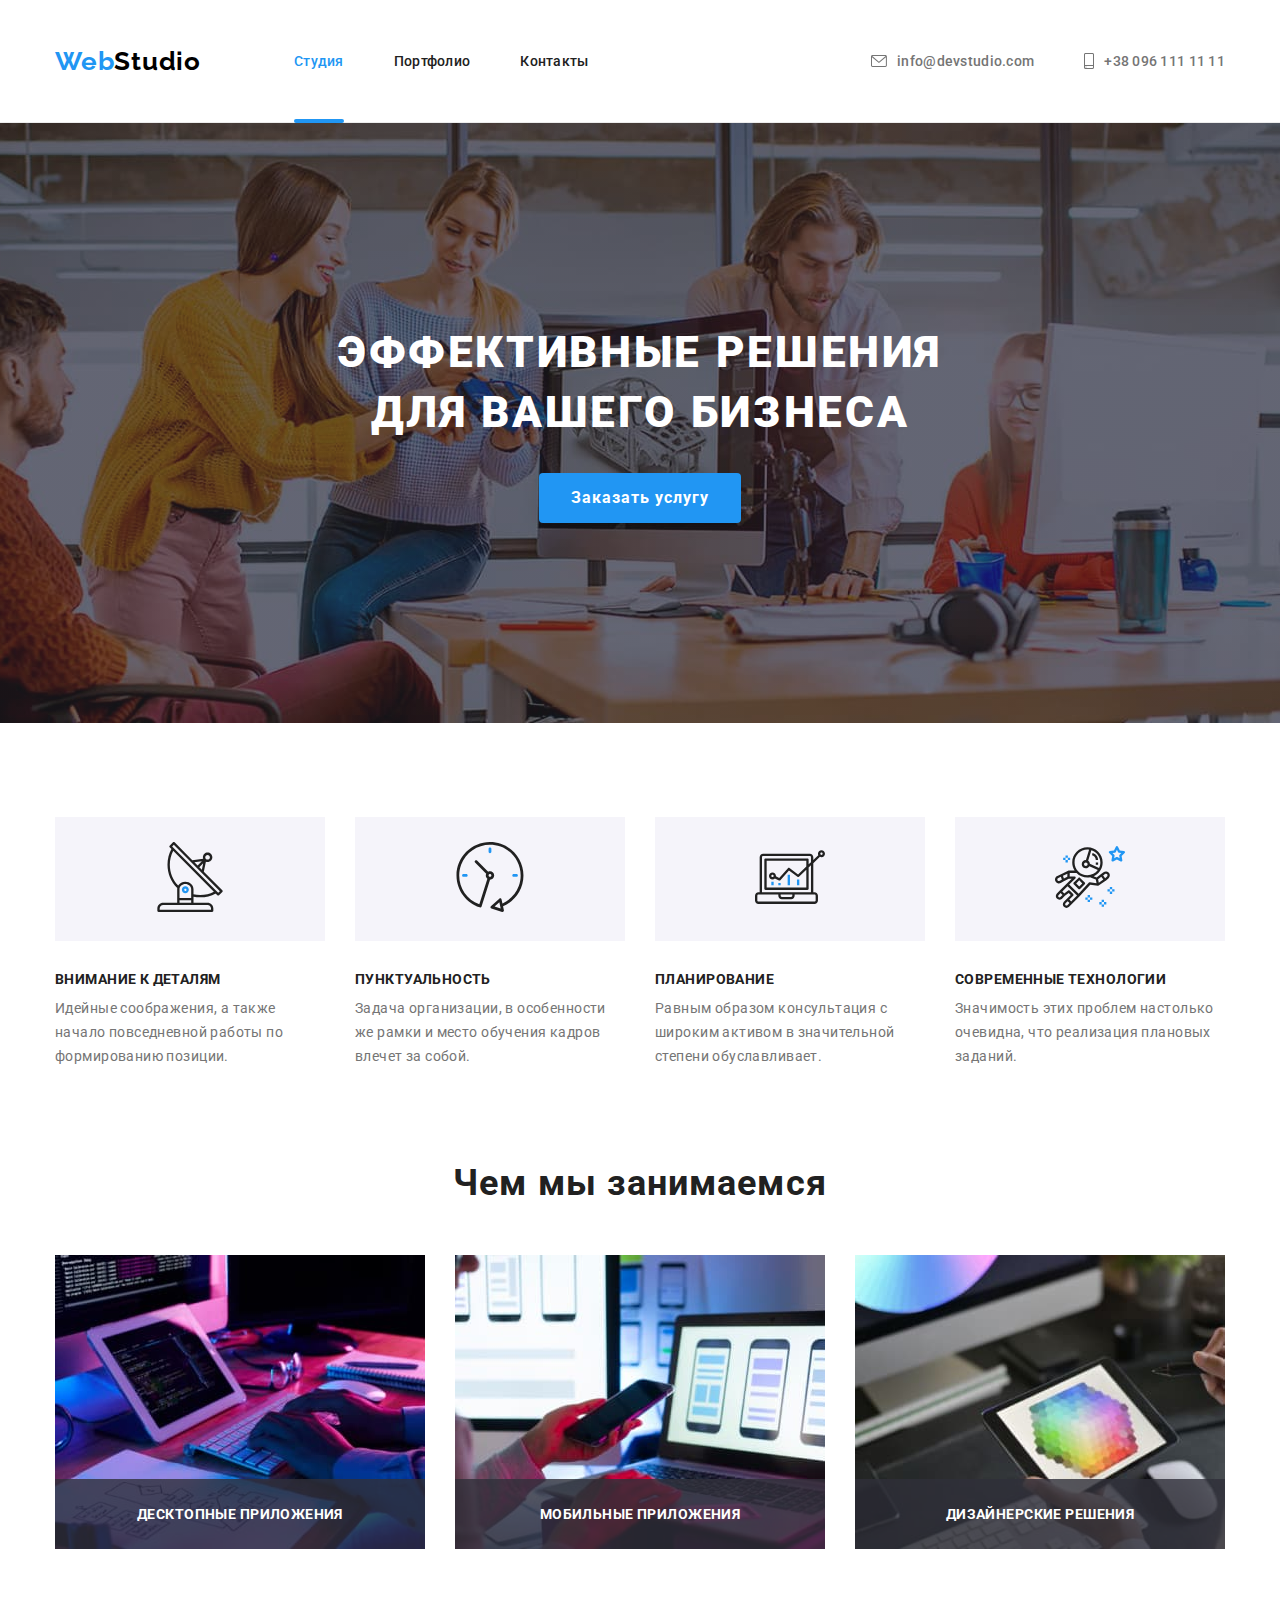
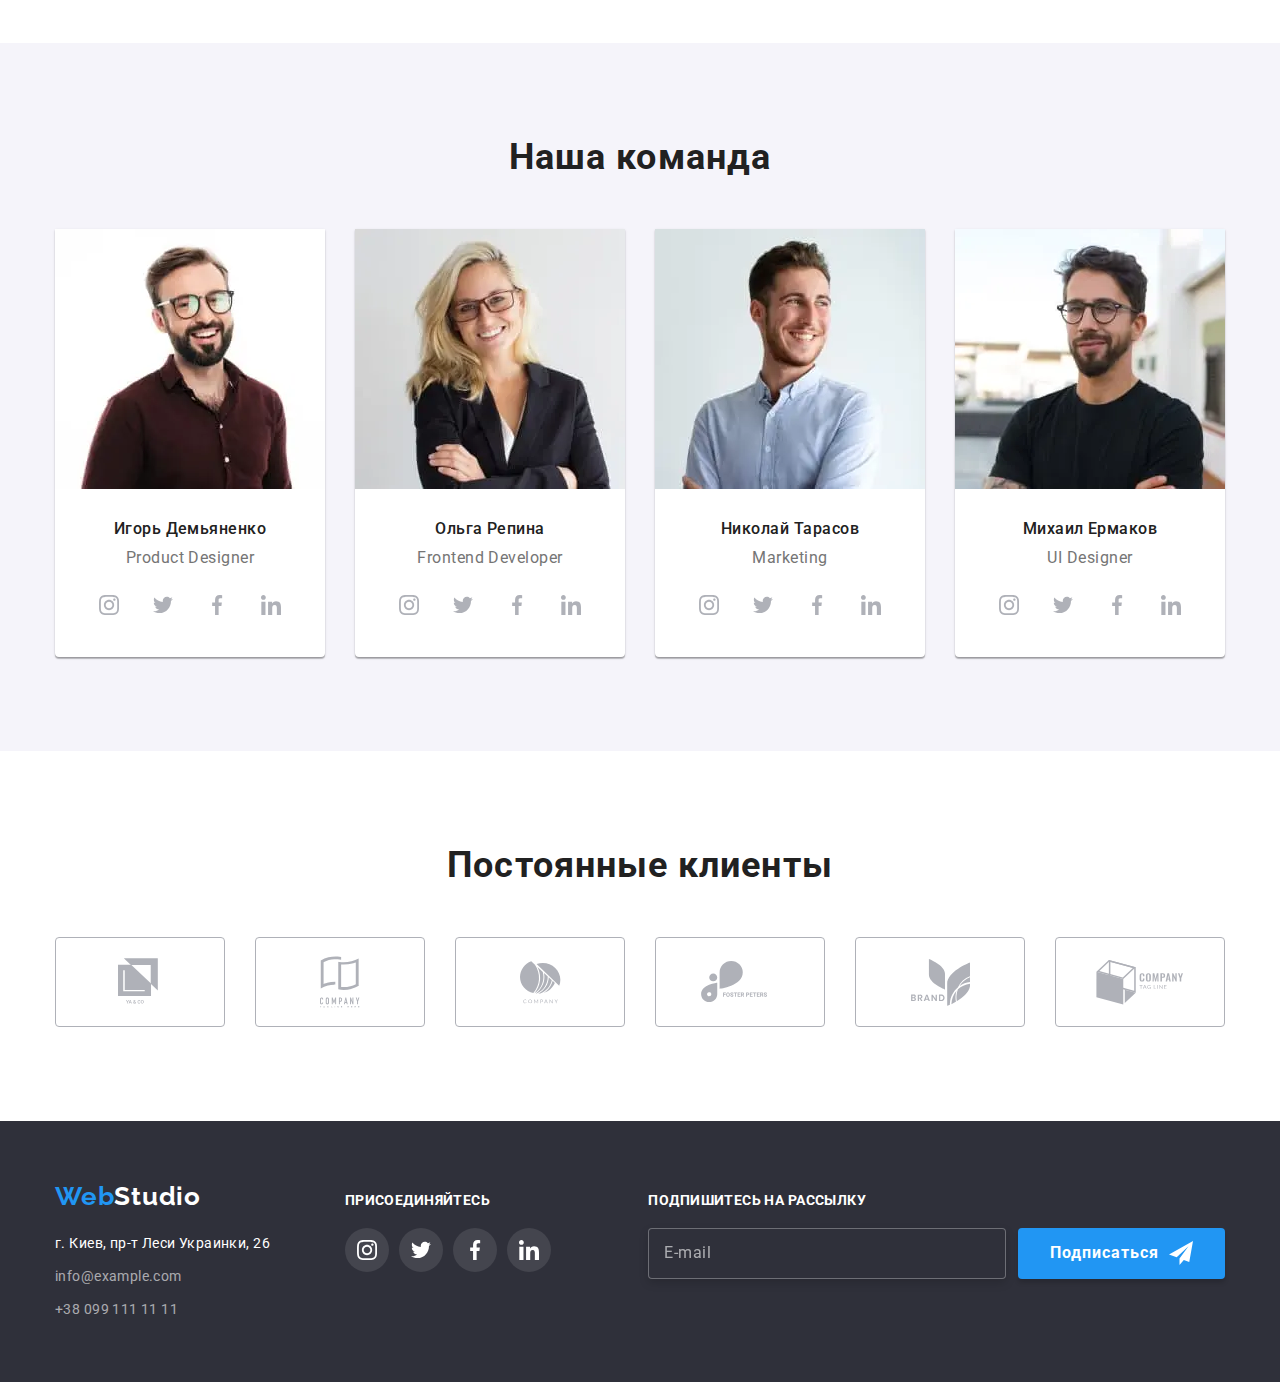
==== index.html @ 87c6fb83 "добавляет адаптивные секции и футер" ====
<!DOCTYPE html>
<html lang="ru">
  <head>
    <meta charset="UTF-8" />
    <meta name="viewport" content="width=device-width, initial-scale=1.0" />
    <title>WebStudio</title>
    <link rel="preconnect" href="https://fonts.gstatic.com" />
    <link
      rel="stylesheet"
      href="https://cdnjs.cloudflare.com/ajax/libs/modern-normalize/1.0.0/modern-normalize.min.css"
    />
    <link
      href="https://fonts.googleapis.com/css2?family=Raleway:wght@700&family=Roboto:wght@400;500;700;900&display=swap"
      rel="stylesheet"
    />
    <link rel="stylesheet" href="./css/main.min.css" />
  </head>
  <body>
    <header class="header">
      <div class="container header__wrapper">
        <a class="logo link" href="index.html" aria-label="логотип сайта"
          ><span class="logo__accent">Web</span>Studio
        </a>

        <div class="mobile-menu" data-menu id="mobile-menu">
          <nav class="header-nav">
            <ul class="header-nav-list list">
              <li class="header-nav-list__item">
                <a
                  class="header-nav-list__link header-nav-list__link--current link"
                  href="index.html"
                  >Студия</a
                >
              </li>
              <li class="header-nav-list__item">
                <a class="header-nav-list__link link" href="portfolio.html"
                  >Портфолио</a
                >
              </li>
              <li class="header-nav-list__item">
                <a class="header-nav-list__link link" href="#">Контакты</a>
              </li>
            </ul>
          </nav>
          <address class="header-address">
            <a
              class="header-address__link link"
              href="mailto:info@devstudio.com"
            >
              <svg class="header-address__icon" width="16" height="12">
                <use href="./images/sprite.svg#icon-envelope"></use>
              </svg>
              info@devstudio.com
            </a>
            <a class="header-address__link link" href="tel:+380961111111">
              <svg class="header-address__icon" width="10" height="16">
                <use href="./images/sprite.svg#icon-smartphone"></use>
              </svg>
              +38 096 111 11 11</a
            >
          </address>
        </div>

        <button
          type="button"
          class="mobile-btn"
          data-menu-button
          aria-expanded="false"
          aria-controls="mobile-menu"
        >
          <svg
            class="btn-icons"
            width="40"
            height="40"
            aria-label="переключатель мобильного меню"
          >
            <use
              class="mobile-btn__cross"
              href="./images/sprite.svg#icon-mobile-close"
            ></use>
            <use
              class="mobile-btn__burger"
              href="./images/sprite.svg#icon-mobile-burger"
            ></use>
          </svg>
        </button>
      </div>
    </header>

    <main>
      <section class="hero">
        <div class="container">
          <h1 class="hero__title">Эффективные решения для вашего бизнеса</h1>
          <button class="common-btn" type="button" data-modal-open>
            Заказать услугу
          </button>
        </div>
      </section>

      <section class="benefits">
        <div class="container">
          <h2 class="visually-hidden">Преимущества компании</h2>

          <ul class="benefits-list list">
            <li class="benefits-list__item">
              <div class="benefits-list__icon">
                <svg width="70" height="70">
                  <use href="./images/sprite.svg#icon-antenna"></use>
                </svg>
              </div>
              <h3 class="benefits-list__title">Внимание к деталям</h3>
              <p class="benefits-list__text">
                Идейные соображения, а также начало повседневной работы по
                формированию позиции.
              </p>
            </li>
            <li class="benefits-list__item">
              <div class="benefits-list__icon">
                <svg width="70" height="70">
                  <use href="./images/sprite.svg#icon-clock"></use>
                </svg>
              </div>
              <h3 class="benefits-list__title">Пунктуальность</h3>
              <p class="benefits-list__text">
                Задача организации, в особенности же рамки и место обучения
                кадров влечет за собой.
              </p>
            </li>
            <li class="benefits-list__item">
              <div class="benefits-list__icon">
                <svg width="70" height="70">
                  <use href="./images/sprite.svg#icon-diagram"></use>
                </svg>
              </div>
              <h3 class="benefits-list__title">Планирование</h3>
              <p class="benefits-list__text">
                Равным образом консультация с широким активом в значительной
                степени обуславливает.
              </p>
            </li>
            <li class="benefits-list__item">
              <div class="benefits-list__icon">
                <svg width="70" height="70">
                  <use href="./images/sprite.svg#icon-astronaut"></use>
                </svg>
              </div>
              <h3 class="benefits-list__title">Современные технологии</h3>
              <p class="benefits-list__text">
                Значимость этих проблем настолько очевидна, что реализация
                плановых заданий.
              </p>
            </li>
          </ul>
        </div>
      </section>
      <section class="services">
        <div class="container">
          <h2 class="section-title">Чем мы занимаемся</h2>
          <ul class="services-list list">
            <li>
              <div class="services-list__thumb">
                <img
                  src="./images/about/about-img-1.jpg"
                  alt="рабочий процесс"
                  width="370"
                  height="294"
                />
                <h3 class="services-list__title">Десктопные приложения</h3>
              </div>
            </li>

            <li>
              <div class="services-list__thumb">
                <img
                  src="./images/about/about-img-2.jpg"
                  alt="рабочий процесс"
                  width="370"
                  height="294"
                />
                <h3 class="services-list__title">Мобильные приложения</h3>
              </div>
            </li>
            <li>
              <div class="services-list__thumb">
                <img
                  src="./images/about/about-img-3.jpg"
                  alt="рабочий процесс"
                  width="370"
                  height="294"
                />
                <h3 class="services-list__title">Дизайнерские решения</h3>
              </div>
            </li>
          </ul>
        </div>
      </section>
      <section class="team">
        <div class="container">
          <h2 class="section-title">Наша команда</h2>
          <ul class="team-list list">
            <li class="team-list__item">
              <picture>
                <source
                  srcset="
                    ./images/team/person1-desktop.webp    1x,
                    ./images/team/person1-desktop@2x.webp 2x
                  "
                  media="(min-width:1200px) "
                  type=" image/webp"
                />
                <source
                  srcset="
                    ./images/team/person1-desktop.jpg    1x,
                    ./images/team/person1-desktop@2x.jpg 2x
                  "
                  media="(min-width:1200px)"
                />
                <source
                  srcset="
                    ./images/team/person1-tablet.webp    1x,
                    ./images/team/person1-tablet@2x.webp 2x
                  "
                  media="(min-width:768px) "
                  type=" image/webp"
                />
                <source
                  srcset="
                    ./images/team/person1-tablet.jpg    1x,
                    ./images/team/person1-tablet@2x.jpg 2x
                  "
                  media="(min-width:768px)"
                />
                <source
                  srcset="
                    ./images/team/person1-mobile.webp    1x,
                    ./images/team/person1-mobile@2x.webp 2x
                  "
                  media="(min-width:320px) "
                  type=" image/webp"
                />
                <source
                  srcset="
                    ./images/team/person1-mobile.jpg    1x,
                    ./images/team/person1-mobile@2x.jpg 2x
                  "
                  media="(min-width:320px)"
                />

                <img
                  class="team-list__img"
                  src="./images/team/person1-mobile.jpg"
                  alt="сотрудник компании"
                />
              </picture>
              <h3 class="team-list__title">Игорь Демьяненко</h3>
              <p class="team-list__text" lang="en">Product Designer</p>
              <ul class="list social-list">
                <li class="social-list__item">
                  <a class="social-list__link" href="" aria-label="instagram">
                    <span class="visually-hidden">instagram</span>
                    <svg class="social-list__icon-team" width="20" height="20">
                      <use href="./images/sprite.svg#icon-instagram"></use>
                    </svg>
                  </a>
                </li>
                <li class="social-list__item">
                  <a class="social-list__link" href="" aria-label="twitter">
                    <span class="visually-hidden">twitter</span>
                    <svg class="social-list__icon-team" width="20" height="20">
                      <use href="./images/sprite.svg#icon-twitter"></use>
                    </svg>
                  </a>
                </li>
                <li class="social-list__item">
                  <a class="social-list__link" href="" aria-label="facebook">
                    <span class="visually-hidden">facebook</span>
                    <svg class="social-list__icon-team" width="20" height="20">
                      <use href="./images/sprite.svg#icon-facebook"></use>
                    </svg>
                  </a>
                </li>
                <li class="social-list__item">
                  <a class="social-list__link" href="" aria-label="linkedin">
                    <span class="visually-hidden">linkedin</span>
                    <svg class="social-list__icon-team" width="20" height="20">
                      <use href="./images/sprite.svg#icon-linkedin"></use>
                    </svg>
                  </a>
                </li>
              </ul>
            </li>
            <li class="team-list__item">
              <picture>
                <source
                  srcset="
                    ./images/team/person2-desktop.webp    1x,
                    ./images/team/person2-desktop@2x.webp 2x
                  "
                  media="(min-width:1200px) "
                  type=" image/webp"
                />
                <source
                  srcset="
                    ./images/team/person2-desktop.jpg    1x,
                    ./images/team/person2-desktop@2x.jpg 2x
                  "
                  media="(min-width:1200px)"
                />
                <source
                  srcset="
                    ./images/team/person2-tablet.webp    1x,
                    ./images/team/person2-tablet@2x.webp 2x
                  "
                  media="(min-width:768px) "
                  type=" image/webp"
                />
                <source
                  srcset="
                    ./images/team/person2-tablet.jpg    1x,
                    ./images/team/person2-tablet@2x.jpg 2x
                  "
                  media="(min-width:768px)"
                />
                <source
                  srcset="
                    ./images/team/person2-mobile.webp    1x,
                    ./images/team/person2-mobile@2x.webp 2x
                  "
                  media="(min-width:320px) "
                  type=" image/webp"
                />
                <source
                  srcset="
                    ./images/team/person2-mobile.jpg    1x,
                    ./images/team/person2-mobile@2x.jpg 2x
                  "
                  media="(min-width:320px)"
                />

                <img
                  class="team-list__img"
                  src="./images/team/person2-mobile.jpg"
                  alt="сотрудник компании"
                />
              </picture>
              <h3 class="team-list__title">Ольга Репина</h3>
              <p class="team-list__text" lang="en">Frontend Developer</p>
              <ul class="list social-list">
                <li class="social-list__item">
                  <a class="social-list__link" href="" aria-label="instagram">
                    <span class="visually-hidden">instagram</span>
                    <svg class="social-list__icon-team" width="20" height="20">
                      <use href="./images/sprite.svg#icon-instagram"></use>
                    </svg>
                  </a>
                </li>
                <li class="social-list__item">
                  <a class="social-list__link" href="" aria-label="twitter">
                    <span class="visually-hidden">twitter</span>
                    <svg class="social-list__icon-team" width="20" height="20">
                      <use href="./images/sprite.svg#icon-twitter"></use>
                    </svg>
                  </a>
                </li>
                <li class="social-list__item">
                  <a class="social-list__link" href="" aria-label="facebook">
                    <span class="visually-hidden">facebook</span>
                    <svg class="social-list__icon-team" width="20" height="20">
                      <use href="./images/sprite.svg#icon-facebook"></use>
                    </svg>
                  </a>
                </li>
                <li class="social-list__item">
                  <a class="social-list__link" href="" aria-label="linkedin">
                    <span class="visually-hidden">linkedin</span>
                    <svg class="social-list__icon-team" width="20" height="20">
                      <use href="./images/sprite.svg#icon-linkedin"></use>
                    </svg>
                  </a>
                </li>
              </ul>
            </li>
            <li class="team-list__item">
              <picture>
                <source
                  srcset="
                    ./images/team/person3-desktop.webp    1x,
                    ./images/team/person3-desktop@2x.webp 2x
                  "
                  media="(min-width:1200px) "
                  type=" image/webp"
                />
                <source
                  srcset="
                    ./images/team/person3-desktop.jpg    1x,
                    ./images/team/person3-desktop@2x.jpg 2x
                  "
                  media="(min-width:1200px)"
                />
                <source
                  srcset="
                    ./images/team/person3-tablet.webp    1x,
                    ./images/team/person3-tablet@2x.webp 2x
                  "
                  media="(min-width:768px) "
                  type=" image/webp"
                />
                <source
                  srcset="
                    ./images/team/person3-tablet.jpg    1x,
                    ./images/team/person3-tablet@2x.jpg 2x
                  "
                  media="(min-width:768px)"
                />
                <source
                  srcset="
                    ./images/team/person3-mobile.webp    1x,
                    ./images/team/person3-mobile@2x.webp 2x
                  "
                  media="(min-width:320px) "
                  type=" image/webp"
                />
                <source
                  srcset="
                    ./images/team/person3-mobile.jpg    1x,
                    ./images/team/person3-mobile@2x.jpg 2x
                  "
                  media="(min-width:320px)"
                />

                <img
                  class="team-list__img"
                  src="./images/team/person3-mobile.jpg"
                  alt="сотрудник компании"
                />
              </picture>
              <h3 class="team-list__title">Николай Тарасов</h3>
              <p class="team-list__text" lang="en">Marketing</p>
              <ul class="list social-list">
                <li class="social-list__item">
                  <a class="social-list__link" href="" aria-label="instagram">
                    <span class="visually-hidden">instagram</span>
                    <svg class="social-list__icon-team" width="20" height="20">
                      <use href="./images/sprite.svg#icon-instagram"></use>
                    </svg>
                  </a>
                </li>
                <li class="social-list__item">
                  <a class="social-list__link" href="" aria-label="twitter">
                    <span class="visually-hidden">twitter</span>
                    <svg class="social-list__icon-team" width="20" height="20">
                      <use href="./images/sprite.svg#icon-twitter"></use>
                    </svg>
                  </a>
                </li>
                <li class="social-list__item">
                  <a class="social-list__link" href="" aria-label="facebook">
                    <span class="visually-hidden">facebook</span>
                    <svg class="social-list__icon-team" width="20" height="20">
                      <use href="./images/sprite.svg#icon-facebook"></use>
                    </svg>
                  </a>
                </li>
                <li class="social-list__item">
                  <a class="social-list__link" href="" aria-label="linkedin">
                    <span class="visually-hidden">linkedin</span>
                    <svg class="social-list__icon-team" width="20" height="20">
                      <use href="./images/sprite.svg#icon-linkedin"></use>
                    </svg>
                  </a>
                </li>
              </ul>
            </li>
            <li class="team-list__item">
              <picture>
                <source
                  srcset="
                    ./images/team/person4-desktop.webp    1x,
                    ./images/team/person4-desktop@2x.webp 2x
                  "
                  media="(min-width:1200px) "
                  type=" image/webp"
                />
                <source
                  srcset="
                    ./images/team/person4-desktop.jpg    1x,
                    ./images/team/person4-desktop@2x.jpg 2x
                  "
                  media="(min-width:1200px)"
                />
                <source
                  srcset="
                    ./images/team/person4-tablet.webp    1x,
                    ./images/team/person4-tablet@2x.webp 2x
                  "
                  media="(min-width:768px) "
                  type=" image/webp"
                />
                <source
                  srcset="
                    ./images/team/person4-tablet.jpg    1x,
                    ./images/team/person4-tablet@2x.jpg 2x
                  "
                  media="(min-width:768px)"
                />
                <source
                  srcset="
                    ./images/team/person4-mobile.webp    1x,
                    ./images/team/person4-mobile@2x.webp 2x
                  "
                  media="(min-width:320px) "
                  type=" image/webp"
                />
                <source
                  srcset="
                    ./images/team/person4-mobile.jpg    1x,
                    ./images/team/person4-mobile@2x.jpg 2x
                  "
                  media="(min-width:320px)"
                />

                <img
                  class="team-list__img"
                  src="./images/team/person4-mobile.jpg"
                  alt="сотрудник компании"
                />
              </picture>
              <h3 class="team-list__title">Михаил Ермаков</h3>
              <p class="team-list__text" lang="en">UI Designer</p>
              <ul class="list social-list">
                <li class="social-list__item">
                  <a class="social-list__link" href="" aria-label="instagram">
                    <span class="visually-hidden">instagram</span>
                    <svg class="social-list__icon-team" width="20" height="20">
                      <use href="./images/sprite.svg#icon-instagram"></use>
                    </svg>
                  </a>
                </li>
                <li class="social-list__item">
                  <a class="social-list__link" href="" aria-label="twitter">
                    <span class="visually-hidden">twitter</span>
                    <svg class="social-list__icon-team" width="20" height="20">
                      <use href="./images/sprite.svg#icon-twitter"></use>
                    </svg>
                  </a>
                </li>
                <li class="social-list__item">
                  <a class="social-list__link" href="" aria-label="facebook">
                    <span class="visually-hidden">facebook</span>
                    <svg class="social-list__icon-team" width="20" height="20">
                      <use href="./images/sprite.svg#icon-facebook"></use>
                    </svg>
                  </a>
                </li>
                <li class="social-list__item">
                  <a class="social-list__link" href="" aria-label="linkedin">
                    <span class="visually-hidden">linkedin</span>
                    <svg class="social-list__icon-team" width="20" height="20">
                      <use href="./images/sprite.svg#icon-linkedin"></use>
                    </svg>
                  </a>
                </li>
              </ul>
            </li>
          </ul>
        </div>
      </section>
      <section class="clients">
        <div class="container">
          <h2 class="section-title">Постоянные клиенты</h2>
          <ul class="clients-list list">
            <li class="clients-list__item">
              <a
                href=""
                class="clients-list__link"
                aria-label="первая компания"
              >
                <span class="visually-hidden">первая компания</span>
                <svg class="clients-list__icon" width="44" height="49">
                  <use href="./images/sprite.svg#icon-logo1"></use>
                </svg>
              </a>
            </li>
            <li class="clients-list__item">
              <a
                href=""
                class="clients-list__link"
                aria-label="вторая компания"
              >
                <span class="visually-hidden"> вторая компания</span>
                <svg class="clients-list__icon" width="40" height="52">
                  <use href="./images/sprite.svg#icon-logo2"></use>
                </svg>
              </a>
            </li>
            <li class="clients-list__item">
              <a
                href=""
                class="clients-list__link"
                aria-label="третья компания"
              >
                <span class="visually-hidden">третья компания</span>
                <svg class="clients-list__icon" width="41" height="43">
                  <use href="./images/sprite.svg#icon-logo3"></use>
                </svg>
              </a>
            </li>
            <li class="clients-list__item">
              <a
                href=""
                class="clients-list__link"
                aria-label="четвартая компания"
              >
                <span class="visually-hidden">четвертая компания</span>
                <svg class="clients-list__icon" width="79" height="42">
                  <use href="./images/sprite.svg#icon-logo4"></use>
                </svg>
              </a>
            </li>
            <li class="clients-list__item">
              <a href="" class="clients-list__link" aria-label="пятая компания">
                <span class="visually-hidden">пятая компания</span>
                <svg class="clients-list__icon" width="59" height="47">
                  <use href="./images/sprite.svg#icon-logo5"></use>
                </svg>
              </a>
            </li>
            <li class="clients-list__item">
              <a
                href=""
                class="clients-list__link"
                aria-label="шестая компания"
              >
                <span class="visually-hidden">шестая компания</span>
                <svg class="clients-list__icon" width="88" height="45">
                  <use href="./images/sprite.svg#icon-logo6"></use>
                </svg>
              </a>
            </li>
          </ul>
        </div>
      </section>
    </main>
    <footer class="footer">
      <div class="container footer__wrapper">
        <div class="footer__address-wrapper">
          <a class="logo link" href="index.html" aria-label="логотип сайта"
            ><span class="logo__accent">Web</span>Studio</a
          >

          <address class="contact-list">
            <p class="contact-list__text">г. Киев, пр-т Леси Украинки, 26</p>
            <a class="contact-list__link link" href="mailto:info@example.com"
              >info@example.com</a
            >
            <a class="contact-list__link link" href="tel:+380991111111"
              >+38 099 111 11 11</a
            >
          </address>
        </div>
        <div class="footer__social-wrapper">
          <b class="footer__call-to-action">присоединяйтесь</b>
          <ul class="social-list list">
            <li class="social-list__item">
              <a
                class="social-list__link social-list__link--dark-bg"
                href=""
                aria-label="instagram"
              >
                <span class="visually-hidden">instagram</span>
                <svg class="social-list__icon-footer" width="20" height="20">
                  <use href="./images/sprite.svg#icon-instagram"></use>
                </svg>
              </a>
            </li>
            <li class="social-list__item">
              <a
                class="social-list__link social-list__link--dark-bg"
                href=""
                aria-label="twitter"
              >
                <span class="visually-hidden">twitter</span>
                <svg class="social-list__icon-footer" width="20" height="20">
                  <use href="./images/sprite.svg#icon-twitter"></use>
                </svg>
              </a>
            </li>
            <li class="social-list__item">
              <a
                class="social-list__link social-list__link--dark-bg"
                href=""
                aria-label="facebook"
              >
                <span class="visually-hidden">facebook</span>
                <svg class="social-list__icon-footer" width="20" height="20">
                  <use href="./images/sprite.svg#icon-facebook"></use>
                </svg>
              </a>
            </li>
            <li class="social-list__item">
              <a
                class="social-list__link social-list__link--dark-bg"
                href=""
                aria-label="linkedin"
              >
                <span class="visually-hidden">linkedin</span>
                <svg class="social-list__icon-footer" width="20" height="20">
                  <use href="./images/sprite.svg#icon-linkedin"></use>
                </svg>
              </a>
            </li>
          </ul>
        </div>
        <div class="footer__subscription-wrapper">
          <label for="mail">
            <b class="footer__call-to-action">Подпишитесь на рассылку</b>
          </label>
          <form class="subscription-form">
            <input
              id="mail"
              class="subscription-form__field"
              type="email"
              name="mail"
              placeholder="E-mail"
            />
            <button type="submit" class="common-btn">
              <span class="subscription-form__text-wrapper">Подписаться</span>
              <svg width="24" height="24" class="subscription-form__icon">
                <use href="./images/sprite.svg#icon-send"></use>
              </svg>
            </button>
          </form>
        </div>
      </div>
    </footer>
    <div class="backdrop is-hidden" data-modal>
      <div class="modal">
        <button
          type="button"
          class="modal-btn-close"
          data-modal-close
          aria-label="закрыть окно"
        >
          <span class="visually-hidden">закрыть окно</span>
          <svg width="11" height="11" class="modal-btn-close__icon">
            <use href="./images/sprite.svg#icon-btn-close"></use>
          </svg>
        </button>
        <b class="modal__call-to-action"
          >Оставьте свои данные, мы вам перезвоним</b
        >
        <form class="js-speaker-form modal__form">
          <label for="name" class="modal__label">Имя </label>
          <div class="modal__form-field-wrapper">
            <input
              type="text"
              name="user-name"
              id="name"
              class="modal__form-field"
            />
            <svg width="18" height="18" class="modal__icon">
              <use href="./images/sprite.svg#icon-person-modal"></use>
            </svg>
          </div>

          <label for="tel" class="modal__label">Телефон </label>
          <div class="modal__form-field-wrapper">
            <input type="tel" name="tel" id="tel" class="modal__form-field" />
            <svg width="18" height="18" class="modal__icon">
              <use href="./images/sprite.svg#icon-phone-modal"></use>
            </svg>
          </div>

          <label for="email" class="modal__label">Почта </label>

          <div class="modal__form-field-wrapper">
            <input
              type="email"
              name="mail"
              id="email"
              class="modal__form-field"
            />
            <svg width="18" height="18" class="modal__icon">
              <use href="./images/sprite.svg#icon-email-modal"></use>
            </svg>
          </div>

          <label for="comment" class="modal__label">Комментарий</label>
          <textarea
            class="modal__form-field modal__form-field--textarea"
            name="comment"
            id="comment"
            placeholder="Введите текст"
          ></textarea>

          <input
            value="agree"
            type="checkbox"
            name="policy"
            id="policy"
            class="modal__checkbox visually-hidden"
          />

          <label for="policy" class="modal__policy-label">
            Соглашаюсь с рассылкой и принимаю &nbsp;

            <a href="#" class="modal__policy-link"> Условия договора</a></label
          >

          <span class="modal__btn-wrapper">
            <button type="submit" class="common-btn">Отправить</button>
          </span>
        </form>
      </div>
    </div>
    <script src="./js/modal.js"></script>
    <script>
      (() => {
        document
          .querySelector('.js-speaker-form')
          .addEventListener('submit', e => {
            e.preventDefault();

            new FormData(e.currentTarget).forEach((value, name) =>
              console.log(`${name}: ${value}`),
            );

            e.currentTarget.reset();
          });
      })();
    </script>
    <script src="./js/menu.js"></script>
  </body>
</html>
---- css/main.min.css ----
:root{--primary-text-color: #757575;--primary-title-color: #212121;--white-text-color: #ffffff;--accent-color: #2196f3;--black-logo-color: #000000;--white-logo-color: #ffffff;--primary-bg-color: #2f303a;--white-bg-color: #ffffff;--accent-bg-color: #f5f4fa;--accent-bg-button: #f5f4fa;--footer-text-accent: rgba(255, 255, 255, 0.6);--primary-icon-fill: #afb1b8;--timing-function: cubic-bezier(0.4, 0, 0.2, 1);--timing-duration: 250ms}.visually-hidden{position:absolute;width:1px;height:1px;margin:-1px;border:0;padding:0;white-space:nowrap;clip-path:inset(100%);clip:rect(0 0 0 0);overflow:hidden}body{font-family:Roboto, sans-serif;font-style:normal;background-color:var(--white-bg-color);color:var(--primary-text-color)}img{display:block;max-width:100%;height:auto}h1,h2,h3,h4,h5,h6{margin:0}ul,ol{margin:0;padding:0}p{margin:0}.list{list-style-type:none}.link{text-decoration:none;font-style:normal}.container{padding:0 15px;margin:0 auto;width:100%}@media screen and (min-width: 480px){.container{max-width:480px}}@media screen and (min-width: 768px){.container{max-width:768px}}@media screen and (min-width: 1200px){.container{max-width:1200px}}.logo{font-family:Raleway, sans-serif;font-weight:700;font-size:24px;line-height:1.166;letter-spacing:0.03em;color:var(--black-logo-color)}@media screen and (min-width: 768px){.logo{margin-right:88px}}@media screen and (min-width: 1200px){.logo{padding-top:24px;padding-bottom:24px;margin-right:93px;font-size:26px;line-height:1.192}}.logo__accent{color:var(--accent-color)}.footer .logo{display:inline-block;padding:0;margin:0 0 20px 0;color:var(--white-logo-color)}.section-title{margin-bottom:30px;font-weight:700;font-size:28px;line-height:1.178;text-align:center;letter-spacing:0.03em;color:var(--primary-title-color)}@media screen and (min-width: 1200px){.section-title{margin-bottom:50px;font-size:36px;line-height:1.166}}.common-btn{min-width:200px;padding:10px 32px 10px 32px;border-radius:4px;border:none;box-shadow:0px 4px 4px rgba(0,0,0,0.15);font-family:Roboto, sans-serif;font-weight:700;font-size:16px;line-height:1.875;letter-spacing:0.06em;color:var(--white-text-color);background-color:var(--accent-color);cursor:pointer}.footer .common-btn{display:flex;align-items:center;margin:0 auto}.social-list{display:flex;align-items:center;justify-content:center}@media screen and (max-width: 480px){.social-list{margin-bottom:60px}}.social-list__item:not(:last-child){margin-right:10px}.social-list__link{display:flex;align-items:center;justify-content:center;height:44px;width:44px;border-radius:50%;transition:background-color var(--timing-duration) var(--timing-function)}.social-list__link:hover,.social-list__link:focus{background-color:var(--accent-color)}.social-list__link--dark-bg{background-color:rgba(255,255,255,0.1);transition:background-color var(--timing-duration) var(--timing-function)}.social-list__link--dark-bg:hover,.social-list__link--dark-bg:focus{background-color:var(--accent-color)}.is-hidden{opacity:0;pointer-events:none;visibility:hidden}.backdrop{position:fixed;top:0;left:0;z-index:100;width:100%;height:100%;background-color:rgba(0,0,0,0.6);transition:opacity var(--timing-duration) var(--timing-function),visibility var(--timing-duration) var(--timing-function)}.backdrop.is-hidden{transition:opacity var(--timing-duration) var(--timing-function) 500ms;visibility:var(--timing-duration) var(--timing-function) 500ms}.modal{position:absolute;top:50%;left:50%;transform:translate(-50%, -50%) scale(1);transition:transform var(--timing-duration) var(--timing-function) 500ms;min-height:581px;min-width:528px;border-radius:4px;padding:40px;background-color:#fff;box-shadow:0px 1px 3px rgba(0,0,0,0.12),0px 1px 1px rgba(0,0,0,0.14),0px 2px 1px rgba(0,0,0,0.2)}.backdrop.is-hidden .modal{transform:translate(-50%, -50%) scale(0);transition:transform var(--timing-duration) var(--timing-function) 0ms}.modal-btn-close{position:absolute;right:8px;top:8px;width:30px;height:30px;border:1px solid rgba(0,0,0,0.1);border-radius:50%;padding:6px;background-color:var(--white-bg-color);cursor:pointer}.modal-btn-close__icon{transition:fill var(--timing-duration) var(--timing-function)}.modal-btn-close:hover .modal-btn-close__icon,.modal-btn-close:focus .modal-btn-close__icon{fill:var(--accent-color)}.modal__call-to-action{display:inline-block;margin-bottom:12px;font-weight:700;font-size:20px;line-height:1.15;letter-spacing:0.03em;color:var(--primary-title-color)}.modal__form{display:flex;flex-direction:column}.modal__label{margin-bottom:4px;font-weight:400;font-size:12px;line-height:1.16;letter-spacing:0.01em;cursor:pointer}.modal__form-field-wrapper{position:relative}.modal__icon{position:absolute;top:0;left:12px;transform:translateY(50%);transition:fill var(--timing-duration) var(--timing-function)}.modal__form-field:focus+.modal__icon,.modal__form-field:hover+.modal__icon{fill:var(--accent-color)}.modal__form-field{margin-bottom:10px;width:100%;border:1px solid rgba(33,33,33,0.2);padding:10px 0px 10px 42px;border-radius:4px;color:var(--primary-text-color);transition:border-color var(--timing-duration) var(--timing-function);cursor:pointer}.modal__form-field:focus{outline:none;border-color:var(--accent-color)}.modal__form-field--textarea{margin-bottom:20px;height:120px;padding:12px 16px 12px 16px;resize:none;cursor:pointer}.modal__form-field--textarea::placeholder{font-size:12px;line-height:1.16;letter-spacing:0.01em;color:rgba(117,117,117,0.5)}.modal__policy-label{display:flex;align-items:center;justify-content:center;margin-bottom:30px;text-align:center;font-weight:400;font-size:14px;line-height:1.714;letter-spacing:0.01em;cursor:pointer}.modal__policy-label::before{content:'';width:16px;height:15px;border:2px solid var(--primary-title-color);border-radius:4px;margin-right:9px;display:inline-block;transition:background-color var(--timing-duration) var(--timing-function),border-color var(--timing-duration) var(--timing-function)}.modal__checkbox:checked+.modal__policy-label::before{background-image:url(../images/icon_check.svg);background-color:var(--accent-color);background-size:contain;border-color:var(--accent-color);background-origin:border-box}.modal__policy-link{font-weight:400;font-size:14px;line-height:1.714;letter-spacing:0.03em;color:var(--accent-color)}.modal__btn-wrapper{text-align:center}.header{border-bottom:1px solid #ececec}@media screen and (max-width: 767px){.header{position:relative;padding:15px 0}}@media screen and (min-width: 768px){.header{padding:21px 0}}.header__wrapper{display:flex;align-items:center;justify-content:space-between}@media screen and (max-width: 767px){.header-nav{margin-bottom:60px}}@media screen and (min-width: 768px){.header-nav{display:flex;align-items:center}}.header-nav-list{text-align:center}@media screen and (max-width: 767px){.header-nav-list__item:not(:last-child){margin-bottom:40px}}@media screen and (min-width: 768px){.header-nav-list{display:flex;align-items:center}.header-nav-list__item:not(:last-child){margin-right:50px}}.header-nav-list__link{position:relative;display:inline-block;font-weight:500;font-size:18px;line-height:1.166;letter-spacing:0.02em;color:var(--primary-title-color);transition:color var(--timing-duration) var(--timing-function)}.header-nav-list__link:hover,.header-nav-list__link:focus{color:var(--accent-color)}@media screen and (min-width: 768px){.header-nav-list__link{padding-top:32px;padding-bottom:32px;font-size:14px;line-height:1.142}}.header-nav-list__link--current{color:var(--accent-color)}.header-nav-list__link--current::after{position:absolute;left:0;bottom:-10px;content:'';background-color:var(--accent-color);width:100%;height:4px;border-radius:2px}@media screen and (min-width: 768px){.header-nav-list__link--current::after{bottom:-22px}}@media screen and (min-width: 768px){.header-address{display:flex;flex-direction:column}}@media screen and (min-width: 1200px){.header-address{flex-direction:row;display:flex;align-items:center;justify-content:center}}.header-address__link{font-weight:500;font-size:14px;line-height:1.142;letter-spacing:0.02em;color:var(--primary-text-color);transition:color var(--timing-duration) var(--timing-function)}@media screen and (max-width: 767px){.header-address__link{display:inline-block;width:100%;text-align:center;font-size:18px;line-height:1.166}.header-address__link:not(:last-child){margin-bottom:16px}}@media screen and (min-width: 768px){.header-address__link{display:flex;align-items:center}}@media screen and (min-width: 768px) and (max-width: 1199px){.header-address__link{font-size:12px;line-height:1.166}.header-address__link:not(:last-child){margin-bottom:12px}}@media screen and (min-width: 1200px){.header-address__link{padding-top:32px;padding-bottom:32px;display:flex;align-items:center;justify-content:center}.header-address__link:not(:last-child){margin-right:50px}}.header-address__link:hover,.header-address__link:focus{color:var(--accent-color)}.header-address__icon{margin-right:10px;fill:var(--primary-text-color);transition:fill var(--timing-duration) var(--timing-function);cursor:pointer}@media screen and (max-width: 768px){.header-address__icon{margin-right:8px}}.header-address__link:hover .header-address__icon,.header-address__link:focus .header-address__icon{fill:var(--accent-color)}.mobile-btn{display:inline-flex;margin:0;padding:0;border:none;background-color:transparent}@media screen and (min-width: 768px){.mobile-btn{display:none}}.btn-icons{fill:var(--primary-title-color)}.btn-icons:hover{fill:var(--accent-color);transition:fill var(--timing-duration) var(--timing-function)}.mobile-btn__cross{display:none}.mobile-btn.is-open .mobile-btn__cross{display:block}.mobile-btn.is-open .mobile-btn__burger{display:none}@media screen and (max-width: 767px){.mobile-menu{padding-top:60px;padding-bottom:60px;min-height:453px;display:none;position:absolute;top:100%;left:0;width:100%;background-color:white}.mobile-menu.is-open{display:block}}@media screen and (min-width: 768px){.mobile-menu{display:flex;align-items:center;justify-content:space-between;flex-grow:1}}.hero{min-height:400px;margin:0 auto;padding-bottom:118px;padding-top:118px;background-color:var(--primary-bg-color);background-image:linear-gradient(rgba(47,48,58,0.4), rgba(47,48,58,0.4)),url("../images/hero/mob-hero.jpg");background-repeat:no-repeat;background-size:cover;background-position:center;text-align:center}@media screen and (min-device-pixel-ratio: 2) and (min-width: 320px), screen and (min-resolution: 192dpi) and (min-width: 320px), screen and (min-resolution: 2dppx) and (min-width: 320px){.hero{background-image:linear-gradient(rgba(47,48,58,0.4), rgba(47,48,58,0.4)),url("../images/hero/mob-hero@2x.jpg")}}@media screen and (min-width: 768px){.hero{background-image:linear-gradient(rgba(47,48,58,0.4), rgba(47,48,58,0.4)),url("../images/hero/tablet-hero.jpg")}}@media screen and (min-width: 768px) and (min-device-pixel-ratio: 2) and (min-width: 768px), screen and (min-width: 768px) and (min-resolution: 192dpi) and (min-width: 320px), screen and (min-width: 768px) and (min-resolution: 2dppx) and (min-width: 320px){.hero{background-image:linear-gradient(rgba(47,48,58,0.4), rgba(47,48,58,0.4)),url("../images/hero/tablet-hero@2x.jpg")}}@media screen and (min-width: 1200px){.hero{min-height:600px;padding-bottom:200px;padding-top:200px;background-image:linear-gradient(rgba(47,48,58,0.4), rgba(47,48,58,0.4)),url("../images/hero/hero.jpg")}}@media screen and (min-width: 1200px) and (min-device-pixel-ratio: 2) and (min-width: 768px), screen and (min-width: 1200px) and (min-resolution: 192dpi) and (min-width: 320px), screen and (min-width: 1200px) and (min-resolution: 2dppx) and (min-width: 320px){.hero{background-image:linear-gradient(rgba(47,48,58,0.4), rgba(47,48,58,0.4)),url("../images/hero/hero@2x.jpg")}}.hero__title{max-width:360px;margin-bottom:30px;margin-left:auto;margin-right:auto;font-weight:900;font-size:26px;line-height:1.615;text-align:center;letter-spacing:0.06em;text-transform:uppercase;color:var(--white-text-color)}@media screen and (min-width: 1200px){.hero__title{max-width:696px;font-size:44px;line-height:1.363}}.benefits{padding-bottom:60px;padding-top:60px}@media screen and (max-width: 767px){.benefits-list__item:not(:last-child){margin-bottom:30px}}@media screen and (min-width: 768px) and (max-width: 1199px){.benefits-list{display:flex;flex-wrap:wrap;margin:-15px}.benefits-list__item{margin:15px;width:calc((100% - 4 * 15px) / 2)}}@media screen and (min-width: 1200px){.benefits{padding-bottom:94px;padding-top:94px}.benefits-list{display:flex;justify-content:space-between}.benefits-list__item:not(:last-child){margin-right:30px}}.benefits-list__title{margin-bottom:10px;font-weight:700;font-size:14px;line-height:1.142;letter-spacing:0.03em;text-transform:uppercase;color:var(--primary-title-color)}@media screen and (max-width: 1199px){.benefits-list__title{text-align:center}}.benefits-list__text{min-width:270px;font-size:14px;font-weight:400;line-height:1.714;letter-spacing:0.03em}.benefits-list__icon{text-align:center;padding:25px 100px 25px 100px;margin-bottom:30px;background-color:var(--accent-bg-color)}.services{padding-bottom:94px}@media screen and (max-width: 1199px){.services{display:none}}.services-list{display:flex;justify-content:space-between}.services-list__thumb{position:relative}.services-list__title{position:absolute;bottom:0;left:0;width:100%;padding:27px 0;text-align:center;background:rgba(47,48,58,0.8);font-weight:700;font-size:14px;line-height:1.142;letter-spacing:0.03em;text-transform:uppercase;color:var(--white-text-color)}.team{padding-bottom:60px;padding-top:60px;background-color:var(--accent-bg-color)}@media screen and (min-width: 1200px){.team{padding-bottom:94px;padding-top:94px}}@media screen and (min-width: 768px) and (max-width: 1199px){.team-list{display:flex;flex-wrap:wrap;margin:-15px}.team-list__item{margin:15px;width:calc((100% - 4 * 15px) / 2)}}@media screen and (min-width: 1200px){.team-list{display:flex;justify-content:space-between}}.team-list__item{box-shadow:0px 1px 3px rgba(0,0,0,0.12),0px 1px 1px rgba(0,0,0,0.14),0px 2px 1px rgba(0,0,0,0.2);border-radius:0px 0px 4px 4px;background-color:var(--white-bg-color);padding-bottom:30px}@media screen and (max-width: 480px){.team-list__item{margin-bottom:30px}}.team-list__img{margin-bottom:30px}.team-list__title{margin-bottom:10px;text-align:center;font-weight:500;font-size:16px;line-height:1.187;letter-spacing:0.03em;color:var(--primary-title-color)}.team-list__text{margin-bottom:16px;text-align:center;font-weight:400;font-size:16px;line-height:1.187;letter-spacing:0.03em}.social-list__icon-team{fill:var(--primary-icon-fill);transition:fill var(--timing-duration) var(--timing-function)}.social-list__link:hover .social-list__icon-team,.social-list__link:focus .social-list__icon-team{fill:var(--white-text-color)}.clients{padding-top:60px;padding-bottom:60px}@media screen and (min-width: 1200px){.clients{padding-top:94px;padding-bottom:94px}}@media screen and (min-width: 320px) and (max-width: 768px){.clients-list{display:flex;flex-wrap:wrap;margin:-15px}.clients-list__item{margin:15px;width:calc((100% - 4 * 15px) / 2)}}@media screen and (min-width: 320px) and (max-width: 768px) and (min-width: 768px) and (max-width: 1199px){.clients-list__item{width:calc((100% - 6 * 15px) / 3)}}@media screen and (min-width: 1200px){.clients-list{display:flex;align-items:center;justify-content:space-between}}@media screen and (min-width: 1200px){.clients-list__item{display:flex;align-items:center;justify-content:center}}.clients-list__link{display:flex;width:210px;height:90px;border:1px solid #afb1b8;border-radius:4px;transition:border-color var(--timing-duration) var(--timing-function)}@media screen and (min-width: 320px) and (max-width: 479px){.clients-list__link{width:130px}}@media screen and (min-width: 768px){.clients-list__link{width:226px}}@media screen and (min-width: 1200px){.clients-list__link{width:170px}}.clients-list__link:hover,.clients-list__link:focus{border-color:var(--accent-color)}.clients-list__icon{fill:var(--primary-icon-fill);transition:fill var(--timing-duration) var(--timing-function);margin:auto}.clients-list__link:hover .clients-list__icon,.clients-list__link:focus .clients-list__icon{fill:var(--accent-color)}.footer{padding-top:60px;padding-bottom:60px;background-color:var(--primary-bg-color)}@media screen and (min-width: 320px) and (max-width: 1199px){.footer{text-align:center}}@media screen and (min-width: 768px){.footer__wrapper{display:flex;flex-wrap:wrap;justify-content:center;align-items:baseline}}@media screen and (min-width: 1200px){.footer__wrapper{justify-content:space-between}}@media screen and (min-width: 768px){.footer__address-wrapper{margin-right:165px}}@media screen and (min-width: 1200px){.footer__address-wrapper{margin-right:70px}}@media screen and (min-width: 1200px){.footer__social-wrapper{margin-right:93px}}.footer__call-to-action{color:var(--white-text-color);font-weight:700;font-size:14px;line-height:1.142;letter-spacing:0.03em;text-transform:uppercase;display:inline-block;margin-bottom:20px}@media screen and (max-width: 768px){.contact-list{margin-bottom:60px}}.contact-list__text{margin-bottom:9px;font-weight:400;font-size:14px;line-height:1.714;letter-spacing:0.03em;font-style:normal;color:var(--white-text-color)}.contact-list__link{display:block;font-weight:400;font-size:14px;line-height:1.714;letter-spacing:0.03em;color:var(--footer-text-accent)}.contact-list__link:not(:last-child){margin-bottom:9px}.social-list__icon-footer{fill:var(--white-text-color)}@media screen and (min-width: 1200px){.subscription-form{display:flex}}.subscription-form__text-wrapper{margin-right:10px}.subscription-form__field{width:100%;margin-right:12px;padding:15px 0px 15px 15px;border:1px solid rgba(255,255,255,0.3);background-color:var(--primary-bg-color);filter:drop-shadow(0px 4px 4px rgba(0,0,0,0.15));border-radius:4px;color:rgba(255,255,255,0.6)}.subscription-form__field::placeholder{font-family:Roboto, sans-serif;font-weight:400;font-size:16px;line-height:1.25;letter-spacing:0.03em;color:rgba(255,255,255,0.6)}@media screen and (min-width: 768px){.subscription-form__field{width:450px}}@media screen and (min-width: 1200px){.subscription-form__field{width:358px}}@media screen and (max-width: 768px){.subscription-form__field{margin-bottom:20px}}
/*# sourceMappingURL=main.min.css.map */
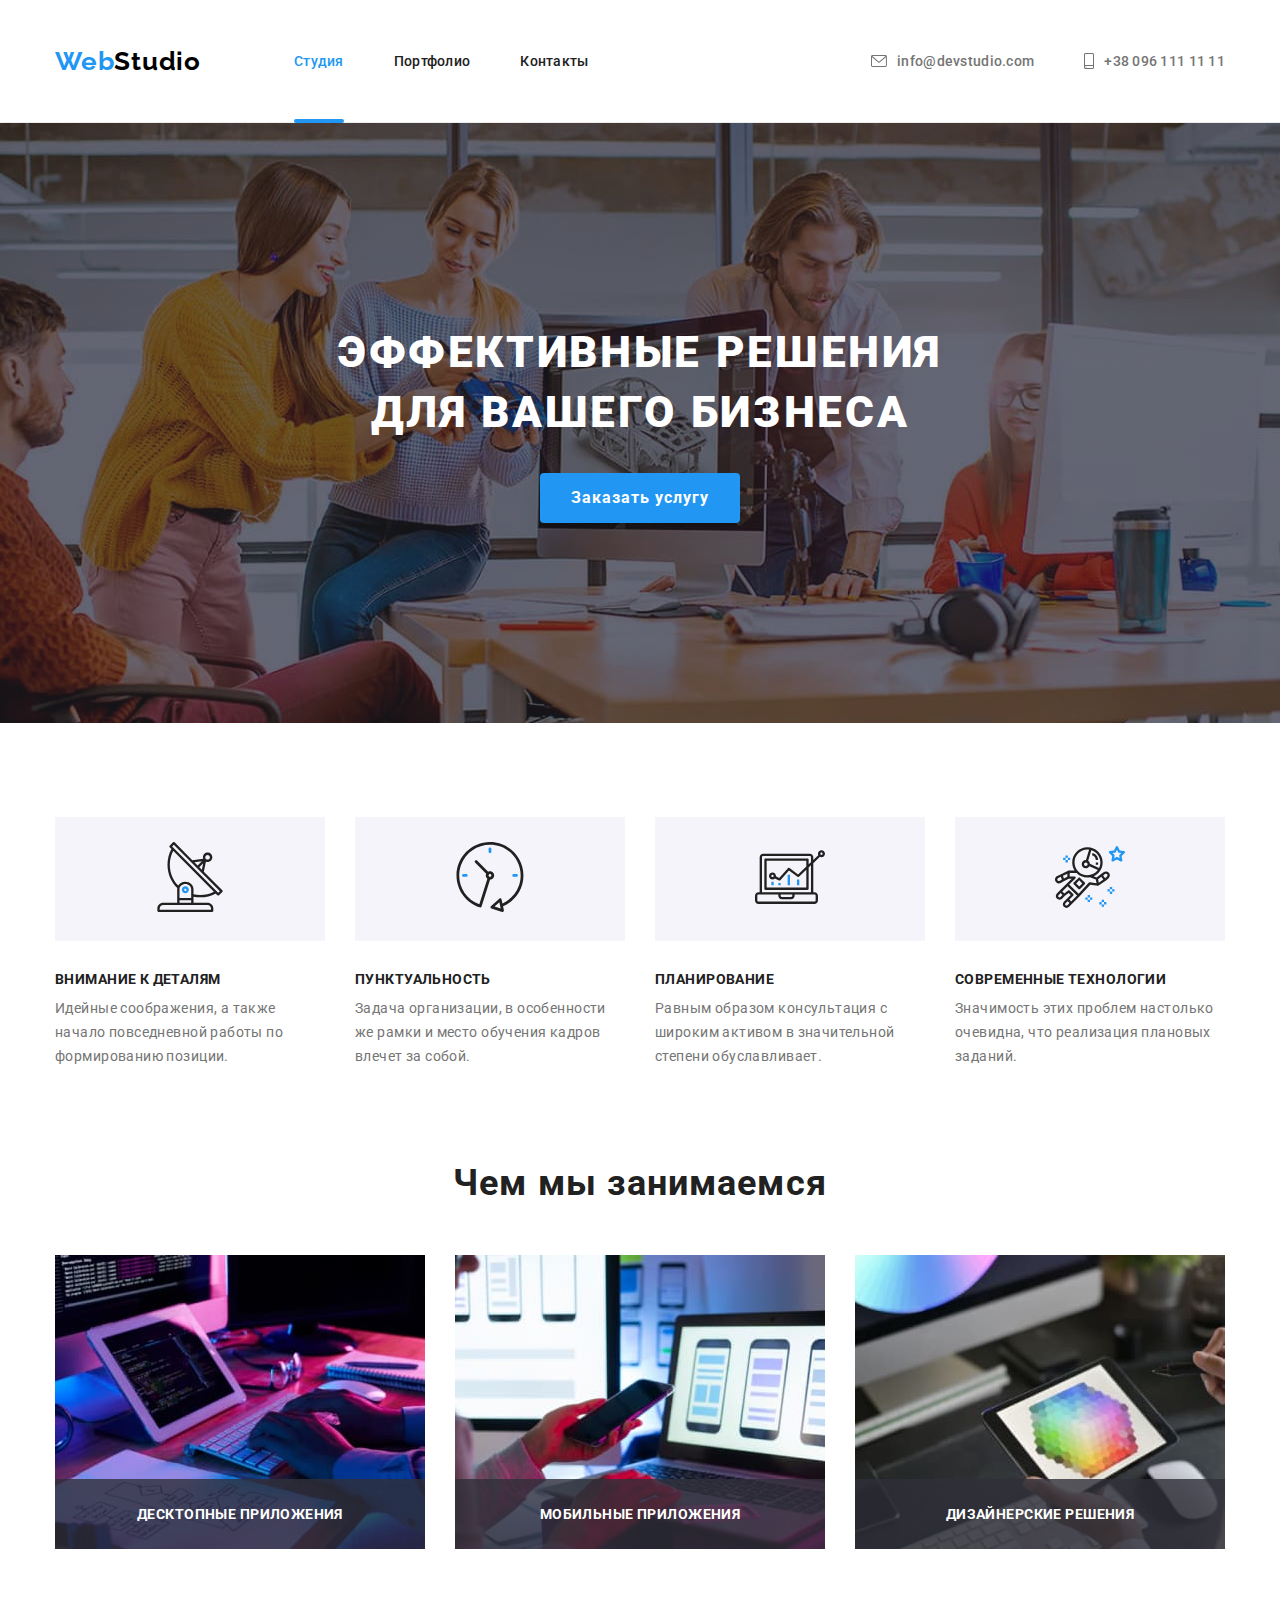
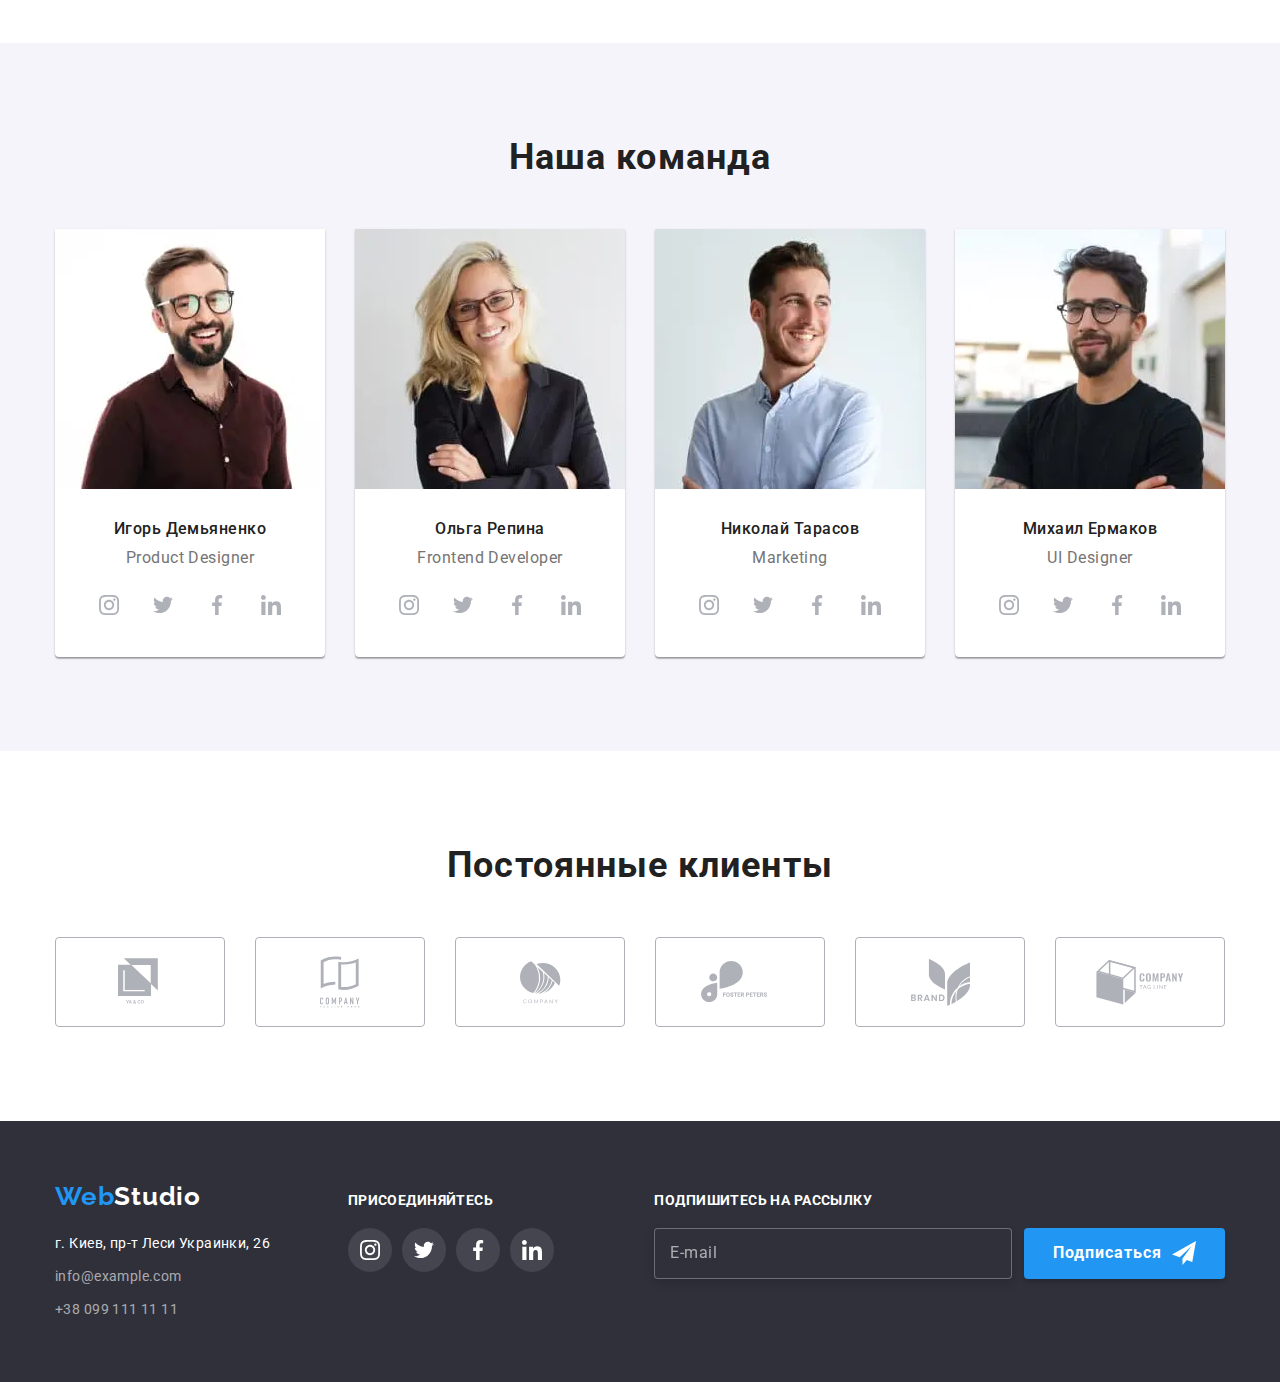
==== commit e7070b4b: "добавляет адаптивное портфолио" ====
--- a/index.html
+++ b/index.html
@@ -15,7 +15,7 @@
     />
     <link rel="stylesheet" href="./css/main.min.css" />
   </head>
-  <body>
+  <body modal-open>
     <header class="header">
       <div class="container header__wrapper">
         <a class="logo link" href="index.html" aria-label="логотип сайта"
@@ -802,7 +802,7 @@
           />
 
           <label for="policy" class="modal__policy-label">
-            Соглашаюсь с рассылкой и принимаю &nbsp;
+            <span> Соглашаюсь с рассылкой и принимаю </span>
 
             <a href="#" class="modal__policy-link"> Условия договора</a></label
           >
--- a/css/main.min.css
+++ b/css/main.min.css
@@ -1,2 +1,2 @@
-:root{--primary-text-color: #757575;--primary-title-color: #212121;--white-text-color: #ffffff;--accent-color: #2196f3;--black-logo-color: #000000;--white-logo-color: #ffffff;--primary-bg-color: #2f303a;--white-bg-color: #ffffff;--accent-bg-color: #f5f4fa;--accent-bg-button: #f5f4fa;--footer-text-accent: rgba(255, 255, 255, 0.6);--primary-icon-fill: #afb1b8;--timing-function: cubic-bezier(0.4, 0, 0.2, 1);--timing-duration: 250ms}.visually-hidden{position:absolute;width:1px;height:1px;margin:-1px;border:0;padding:0;white-space:nowrap;clip-path:inset(100%);clip:rect(0 0 0 0);overflow:hidden}body{font-family:Roboto, sans-serif;font-style:normal;background-color:var(--white-bg-color);color:var(--primary-text-color)}img{display:block;max-width:100%;height:auto}h1,h2,h3,h4,h5,h6{margin:0}ul,ol{margin:0;padding:0}p{margin:0}.list{list-style-type:none}.link{text-decoration:none;font-style:normal}.container{padding:0 15px;margin:0 auto;width:100%}@media screen and (min-width: 480px){.container{max-width:480px}}@media screen and (min-width: 768px){.container{max-width:768px}}@media screen and (min-width: 1200px){.container{max-width:1200px}}.logo{font-family:Raleway, sans-serif;font-weight:700;font-size:24px;line-height:1.166;letter-spacing:0.03em;color:var(--black-logo-color)}@media screen and (min-width: 768px){.logo{margin-right:88px}}@media screen and (min-width: 1200px){.logo{padding-top:24px;padding-bottom:24px;margin-right:93px;font-size:26px;line-height:1.192}}.logo__accent{color:var(--accent-color)}.footer .logo{display:inline-block;padding:0;margin:0 0 20px 0;color:var(--white-logo-color)}.section-title{margin-bottom:30px;font-weight:700;font-size:28px;line-height:1.178;text-align:center;letter-spacing:0.03em;color:var(--primary-title-color)}@media screen and (min-width: 1200px){.section-title{margin-bottom:50px;font-size:36px;line-height:1.166}}.common-btn{min-width:200px;padding:10px 32px 10px 32px;border-radius:4px;border:none;box-shadow:0px 4px 4px rgba(0,0,0,0.15);font-family:Roboto, sans-serif;font-weight:700;font-size:16px;line-height:1.875;letter-spacing:0.06em;color:var(--white-text-color);background-color:var(--accent-color);cursor:pointer}.footer .common-btn{display:flex;align-items:center;margin:0 auto}.social-list{display:flex;align-items:center;justify-content:center}@media screen and (max-width: 480px){.social-list{margin-bottom:60px}}.social-list__item:not(:last-child){margin-right:10px}.social-list__link{display:flex;align-items:center;justify-content:center;height:44px;width:44px;border-radius:50%;transition:background-color var(--timing-duration) var(--timing-function)}.social-list__link:hover,.social-list__link:focus{background-color:var(--accent-color)}.social-list__link--dark-bg{background-color:rgba(255,255,255,0.1);transition:background-color var(--timing-duration) var(--timing-function)}.social-list__link--dark-bg:hover,.social-list__link--dark-bg:focus{background-color:var(--accent-color)}.is-hidden{opacity:0;pointer-events:none;visibility:hidden}.backdrop{position:fixed;top:0;left:0;z-index:100;width:100%;height:100%;background-color:rgba(0,0,0,0.6);transition:opacity var(--timing-duration) var(--timing-function),visibility var(--timing-duration) var(--timing-function)}.backdrop.is-hidden{transition:opacity var(--timing-duration) var(--timing-function) 500ms;visibility:var(--timing-duration) var(--timing-function) 500ms}.modal{position:absolute;top:50%;left:50%;transform:translate(-50%, -50%) scale(1);transition:transform var(--timing-duration) var(--timing-function) 500ms;min-height:581px;min-width:528px;border-radius:4px;padding:40px;background-color:#fff;box-shadow:0px 1px 3px rgba(0,0,0,0.12),0px 1px 1px rgba(0,0,0,0.14),0px 2px 1px rgba(0,0,0,0.2)}.backdrop.is-hidden .modal{transform:translate(-50%, -50%) scale(0);transition:transform var(--timing-duration) var(--timing-function) 0ms}.modal-btn-close{position:absolute;right:8px;top:8px;width:30px;height:30px;border:1px solid rgba(0,0,0,0.1);border-radius:50%;padding:6px;background-color:var(--white-bg-color);cursor:pointer}.modal-btn-close__icon{transition:fill var(--timing-duration) var(--timing-function)}.modal-btn-close:hover .modal-btn-close__icon,.modal-btn-close:focus .modal-btn-close__icon{fill:var(--accent-color)}.modal__call-to-action{display:inline-block;margin-bottom:12px;font-weight:700;font-size:20px;line-height:1.15;letter-spacing:0.03em;color:var(--primary-title-color)}.modal__form{display:flex;flex-direction:column}.modal__label{margin-bottom:4px;font-weight:400;font-size:12px;line-height:1.16;letter-spacing:0.01em;cursor:pointer}.modal__form-field-wrapper{position:relative}.modal__icon{position:absolute;top:0;left:12px;transform:translateY(50%);transition:fill var(--timing-duration) var(--timing-function)}.modal__form-field:focus+.modal__icon,.modal__form-field:hover+.modal__icon{fill:var(--accent-color)}.modal__form-field{margin-bottom:10px;width:100%;border:1px solid rgba(33,33,33,0.2);padding:10px 0px 10px 42px;border-radius:4px;color:var(--primary-text-color);transition:border-color var(--timing-duration) var(--timing-function);cursor:pointer}.modal__form-field:focus{outline:none;border-color:var(--accent-color)}.modal__form-field--textarea{margin-bottom:20px;height:120px;padding:12px 16px 12px 16px;resize:none;cursor:pointer}.modal__form-field--textarea::placeholder{font-size:12px;line-height:1.16;letter-spacing:0.01em;color:rgba(117,117,117,0.5)}.modal__policy-label{display:flex;align-items:center;justify-content:center;margin-bottom:30px;text-align:center;font-weight:400;font-size:14px;line-height:1.714;letter-spacing:0.01em;cursor:pointer}.modal__policy-label::before{content:'';width:16px;height:15px;border:2px solid var(--primary-title-color);border-radius:4px;margin-right:9px;display:inline-block;transition:background-color var(--timing-duration) var(--timing-function),border-color var(--timing-duration) var(--timing-function)}.modal__checkbox:checked+.modal__policy-label::before{background-image:url(../images/icon_check.svg);background-color:var(--accent-color);background-size:contain;border-color:var(--accent-color);background-origin:border-box}.modal__policy-link{font-weight:400;font-size:14px;line-height:1.714;letter-spacing:0.03em;color:var(--accent-color)}.modal__btn-wrapper{text-align:center}.header{border-bottom:1px solid #ececec}@media screen and (max-width: 767px){.header{position:relative;padding:15px 0}}@media screen and (min-width: 768px){.header{padding:21px 0}}.header__wrapper{display:flex;align-items:center;justify-content:space-between}@media screen and (max-width: 767px){.header-nav{margin-bottom:60px}}@media screen and (min-width: 768px){.header-nav{display:flex;align-items:center}}.header-nav-list{text-align:center}@media screen and (max-width: 767px){.header-nav-list__item:not(:last-child){margin-bottom:40px}}@media screen and (min-width: 768px){.header-nav-list{display:flex;align-items:center}.header-nav-list__item:not(:last-child){margin-right:50px}}.header-nav-list__link{position:relative;display:inline-block;font-weight:500;font-size:18px;line-height:1.166;letter-spacing:0.02em;color:var(--primary-title-color);transition:color var(--timing-duration) var(--timing-function)}.header-nav-list__link:hover,.header-nav-list__link:focus{color:var(--accent-color)}@media screen and (min-width: 768px){.header-nav-list__link{padding-top:32px;padding-bottom:32px;font-size:14px;line-height:1.142}}.header-nav-list__link--current{color:var(--accent-color)}.header-nav-list__link--current::after{position:absolute;left:0;bottom:-10px;content:'';background-color:var(--accent-color);width:100%;height:4px;border-radius:2px}@media screen and (min-width: 768px){.header-nav-list__link--current::after{bottom:-22px}}@media screen and (min-width: 768px){.header-address{display:flex;flex-direction:column}}@media screen and (min-width: 1200px){.header-address{flex-direction:row;display:flex;align-items:center;justify-content:center}}.header-address__link{font-weight:500;font-size:14px;line-height:1.142;letter-spacing:0.02em;color:var(--primary-text-color);transition:color var(--timing-duration) var(--timing-function)}@media screen and (max-width: 767px){.header-address__link{display:inline-block;width:100%;text-align:center;font-size:18px;line-height:1.166}.header-address__link:not(:last-child){margin-bottom:16px}}@media screen and (min-width: 768px){.header-address__link{display:flex;align-items:center}}@media screen and (min-width: 768px) and (max-width: 1199px){.header-address__link{font-size:12px;line-height:1.166}.header-address__link:not(:last-child){margin-bottom:12px}}@media screen and (min-width: 1200px){.header-address__link{padding-top:32px;padding-bottom:32px;display:flex;align-items:center;justify-content:center}.header-address__link:not(:last-child){margin-right:50px}}.header-address__link:hover,.header-address__link:focus{color:var(--accent-color)}.header-address__icon{margin-right:10px;fill:var(--primary-text-color);transition:fill var(--timing-duration) var(--timing-function);cursor:pointer}@media screen and (max-width: 768px){.header-address__icon{margin-right:8px}}.header-address__link:hover .header-address__icon,.header-address__link:focus .header-address__icon{fill:var(--accent-color)}.mobile-btn{display:inline-flex;margin:0;padding:0;border:none;background-color:transparent}@media screen and (min-width: 768px){.mobile-btn{display:none}}.btn-icons{fill:var(--primary-title-color)}.btn-icons:hover{fill:var(--accent-color);transition:fill var(--timing-duration) var(--timing-function)}.mobile-btn__cross{display:none}.mobile-btn.is-open .mobile-btn__cross{display:block}.mobile-btn.is-open .mobile-btn__burger{display:none}@media screen and (max-width: 767px){.mobile-menu{padding-top:60px;padding-bottom:60px;min-height:453px;display:none;position:absolute;top:100%;left:0;width:100%;background-color:white}.mobile-menu.is-open{display:block}}@media screen and (min-width: 768px){.mobile-menu{display:flex;align-items:center;justify-content:space-between;flex-grow:1}}.hero{min-height:400px;margin:0 auto;padding-bottom:118px;padding-top:118px;background-color:var(--primary-bg-color);background-image:linear-gradient(rgba(47,48,58,0.4), rgba(47,48,58,0.4)),url("../images/hero/mob-hero.jpg");background-repeat:no-repeat;background-size:cover;background-position:center;text-align:center}@media screen and (min-device-pixel-ratio: 2) and (min-width: 320px), screen and (min-resolution: 192dpi) and (min-width: 320px), screen and (min-resolution: 2dppx) and (min-width: 320px){.hero{background-image:linear-gradient(rgba(47,48,58,0.4), rgba(47,48,58,0.4)),url("../images/hero/mob-hero@2x.jpg")}}@media screen and (min-width: 768px){.hero{background-image:linear-gradient(rgba(47,48,58,0.4), rgba(47,48,58,0.4)),url("../images/hero/tablet-hero.jpg")}}@media screen and (min-width: 768px) and (min-device-pixel-ratio: 2) and (min-width: 768px), screen and (min-width: 768px) and (min-resolution: 192dpi) and (min-width: 320px), screen and (min-width: 768px) and (min-resolution: 2dppx) and (min-width: 320px){.hero{background-image:linear-gradient(rgba(47,48,58,0.4), rgba(47,48,58,0.4)),url("../images/hero/tablet-hero@2x.jpg")}}@media screen and (min-width: 1200px){.hero{min-height:600px;padding-bottom:200px;padding-top:200px;background-image:linear-gradient(rgba(47,48,58,0.4), rgba(47,48,58,0.4)),url("../images/hero/hero.jpg")}}@media screen and (min-width: 1200px) and (min-device-pixel-ratio: 2) and (min-width: 768px), screen and (min-width: 1200px) and (min-resolution: 192dpi) and (min-width: 320px), screen and (min-width: 1200px) and (min-resolution: 2dppx) and (min-width: 320px){.hero{background-image:linear-gradient(rgba(47,48,58,0.4), rgba(47,48,58,0.4)),url("../images/hero/hero@2x.jpg")}}.hero__title{max-width:360px;margin-bottom:30px;margin-left:auto;margin-right:auto;font-weight:900;font-size:26px;line-height:1.615;text-align:center;letter-spacing:0.06em;text-transform:uppercase;color:var(--white-text-color)}@media screen and (min-width: 1200px){.hero__title{max-width:696px;font-size:44px;line-height:1.363}}.benefits{padding-bottom:60px;padding-top:60px}@media screen and (max-width: 767px){.benefits-list__item:not(:last-child){margin-bottom:30px}}@media screen and (min-width: 768px) and (max-width: 1199px){.benefits-list{display:flex;flex-wrap:wrap;margin:-15px}.benefits-list__item{margin:15px;width:calc((100% - 4 * 15px) / 2)}}@media screen and (min-width: 1200px){.benefits{padding-bottom:94px;padding-top:94px}.benefits-list{display:flex;justify-content:space-between}.benefits-list__item:not(:last-child){margin-right:30px}}.benefits-list__title{margin-bottom:10px;font-weight:700;font-size:14px;line-height:1.142;letter-spacing:0.03em;text-transform:uppercase;color:var(--primary-title-color)}@media screen and (max-width: 1199px){.benefits-list__title{text-align:center}}.benefits-list__text{min-width:270px;font-size:14px;font-weight:400;line-height:1.714;letter-spacing:0.03em}.benefits-list__icon{text-align:center;padding:25px 100px 25px 100px;margin-bottom:30px;background-color:var(--accent-bg-color)}.services{padding-bottom:94px}@media screen and (max-width: 1199px){.services{display:none}}.services-list{display:flex;justify-content:space-between}.services-list__thumb{position:relative}.services-list__title{position:absolute;bottom:0;left:0;width:100%;padding:27px 0;text-align:center;background:rgba(47,48,58,0.8);font-weight:700;font-size:14px;line-height:1.142;letter-spacing:0.03em;text-transform:uppercase;color:var(--white-text-color)}.team{padding-bottom:60px;padding-top:60px;background-color:var(--accent-bg-color)}@media screen and (min-width: 1200px){.team{padding-bottom:94px;padding-top:94px}}@media screen and (min-width: 768px) and (max-width: 1199px){.team-list{display:flex;flex-wrap:wrap;margin:-15px}.team-list__item{margin:15px;width:calc((100% - 4 * 15px) / 2)}}@media screen and (min-width: 1200px){.team-list{display:flex;justify-content:space-between}}.team-list__item{box-shadow:0px 1px 3px rgba(0,0,0,0.12),0px 1px 1px rgba(0,0,0,0.14),0px 2px 1px rgba(0,0,0,0.2);border-radius:0px 0px 4px 4px;background-color:var(--white-bg-color);padding-bottom:30px}@media screen and (max-width: 480px){.team-list__item{margin-bottom:30px}}.team-list__img{margin-bottom:30px}.team-list__title{margin-bottom:10px;text-align:center;font-weight:500;font-size:16px;line-height:1.187;letter-spacing:0.03em;color:var(--primary-title-color)}.team-list__text{margin-bottom:16px;text-align:center;font-weight:400;font-size:16px;line-height:1.187;letter-spacing:0.03em}.social-list__icon-team{fill:var(--primary-icon-fill);transition:fill var(--timing-duration) var(--timing-function)}.social-list__link:hover .social-list__icon-team,.social-list__link:focus .social-list__icon-team{fill:var(--white-text-color)}.clients{padding-top:60px;padding-bottom:60px}@media screen and (min-width: 1200px){.clients{padding-top:94px;padding-bottom:94px}}@media screen and (min-width: 320px) and (max-width: 768px){.clients-list{display:flex;flex-wrap:wrap;margin:-15px}.clients-list__item{margin:15px;width:calc((100% - 4 * 15px) / 2)}}@media screen and (min-width: 320px) and (max-width: 768px) and (min-width: 768px) and (max-width: 1199px){.clients-list__item{width:calc((100% - 6 * 15px) / 3)}}@media screen and (min-width: 1200px){.clients-list{display:flex;align-items:center;justify-content:space-between}}@media screen and (min-width: 1200px){.clients-list__item{display:flex;align-items:center;justify-content:center}}.clients-list__link{display:flex;width:210px;height:90px;border:1px solid #afb1b8;border-radius:4px;transition:border-color var(--timing-duration) var(--timing-function)}@media screen and (min-width: 320px) and (max-width: 479px){.clients-list__link{width:130px}}@media screen and (min-width: 768px){.clients-list__link{width:226px}}@media screen and (min-width: 1200px){.clients-list__link{width:170px}}.clients-list__link:hover,.clients-list__link:focus{border-color:var(--accent-color)}.clients-list__icon{fill:var(--primary-icon-fill);transition:fill var(--timing-duration) var(--timing-function);margin:auto}.clients-list__link:hover .clients-list__icon,.clients-list__link:focus .clients-list__icon{fill:var(--accent-color)}.footer{padding-top:60px;padding-bottom:60px;background-color:var(--primary-bg-color)}@media screen and (min-width: 320px) and (max-width: 1199px){.footer{text-align:center}}@media screen and (min-width: 768px){.footer__wrapper{display:flex;flex-wrap:wrap;justify-content:center;align-items:baseline}}@media screen and (min-width: 1200px){.footer__wrapper{justify-content:space-between}}@media screen and (min-width: 768px){.footer__address-wrapper{margin-right:165px}}@media screen and (min-width: 1200px){.footer__address-wrapper{margin-right:70px}}@media screen and (min-width: 1200px){.footer__social-wrapper{margin-right:93px}}.footer__call-to-action{color:var(--white-text-color);font-weight:700;font-size:14px;line-height:1.142;letter-spacing:0.03em;text-transform:uppercase;display:inline-block;margin-bottom:20px}@media screen and (max-width: 768px){.contact-list{margin-bottom:60px}}.contact-list__text{margin-bottom:9px;font-weight:400;font-size:14px;line-height:1.714;letter-spacing:0.03em;font-style:normal;color:var(--white-text-color)}.contact-list__link{display:block;font-weight:400;font-size:14px;line-height:1.714;letter-spacing:0.03em;color:var(--footer-text-accent)}.contact-list__link:not(:last-child){margin-bottom:9px}.social-list__icon-footer{fill:var(--white-text-color)}@media screen and (min-width: 1200px){.subscription-form{display:flex}}.subscription-form__text-wrapper{margin-right:10px}.subscription-form__field{width:100%;margin-right:12px;padding:15px 0px 15px 15px;border:1px solid rgba(255,255,255,0.3);background-color:var(--primary-bg-color);filter:drop-shadow(0px 4px 4px rgba(0,0,0,0.15));border-radius:4px;color:rgba(255,255,255,0.6)}.subscription-form__field::placeholder{font-family:Roboto, sans-serif;font-weight:400;font-size:16px;line-height:1.25;letter-spacing:0.03em;color:rgba(255,255,255,0.6)}@media screen and (min-width: 768px){.subscription-form__field{width:450px}}@media screen and (min-width: 1200px){.subscription-form__field{width:358px}}@media screen and (max-width: 768px){.subscription-form__field{margin-bottom:20px}}
+:root{--primary-text-color: #757575;--primary-title-color: #212121;--white-text-color: #ffffff;--accent-color: #2196f3;--black-logo-color: #000000;--white-logo-color: #ffffff;--primary-bg-color: #2f303a;--white-bg-color: #ffffff;--accent-bg-color: #f5f4fa;--accent-bg-button: #f5f4fa;--footer-text-accent: rgba(255, 255, 255, 0.6);--primary-icon-fill: #afb1b8;--timing-function: cubic-bezier(0.4, 0, 0.2, 1);--timing-duration: 250ms}.visually-hidden{position:absolute;width:1px;height:1px;margin:-1px;border:0;padding:0;white-space:nowrap;clip-path:inset(100%);clip:rect(0 0 0 0);overflow:hidden}body{font-family:Roboto, sans-serif;font-style:normal;background-color:var(--white-bg-color);color:var(--primary-text-color)}img{display:block;max-width:100%;height:auto}h1,h2,h3,h4,h5,h6{margin:0}ul,ol{margin:0;padding:0}p{margin:0}.list{list-style-type:none}.link{text-decoration:none;font-style:normal}.container{padding:0 15px;margin:0 auto;width:100%}@media screen and (min-width: 480px){.container{max-width:480px}}@media screen and (min-width: 768px){.container{max-width:768px}}@media screen and (min-width: 1200px){.container{max-width:1200px}}.logo{font-family:Raleway, sans-serif;font-weight:700;font-size:24px;line-height:1.166;letter-spacing:0.03em;color:var(--black-logo-color)}@media screen and (min-width: 768px){.logo{margin-right:88px}}@media screen and (min-width: 1200px){.logo{padding-top:24px;padding-bottom:24px;margin-right:93px;font-size:26px;line-height:1.192}}.logo__accent{color:var(--accent-color)}.footer .logo{display:inline-block;padding:0;margin:0 0 20px 0;color:var(--white-logo-color)}.section-title{margin-bottom:30px;font-weight:700;font-size:28px;line-height:1.178;text-align:center;letter-spacing:0.03em;color:var(--primary-title-color)}@media screen and (min-width: 1200px){.section-title{margin-bottom:50px;font-size:36px;line-height:1.166}}.common-btn{min-width:200px;padding:10px 29px 10px 29px;border-radius:4px;border:none;box-shadow:0px 4px 4px rgba(0,0,0,0.15);font-family:Roboto, sans-serif;font-weight:700;font-size:16px;line-height:1.875;letter-spacing:0.06em;color:var(--white-text-color);background-color:var(--accent-color);cursor:pointer}.footer .common-btn{display:flex;align-items:center;margin:0 auto}.social-list{display:flex;align-items:center;justify-content:center}@media screen and (max-width: 480px){.social-list{margin-bottom:60px}}.social-list__item:not(:last-child){margin-right:10px}.social-list__link{display:flex;align-items:center;justify-content:center;height:44px;width:44px;border-radius:50%;transition:background-color var(--timing-duration) var(--timing-function)}.social-list__link:hover,.social-list__link:focus{background-color:var(--accent-color)}.social-list__link--dark-bg{background-color:rgba(255,255,255,0.1);transition:background-color var(--timing-duration) var(--timing-function)}.social-list__link--dark-bg:hover,.social-list__link--dark-bg:focus{background-color:var(--accent-color)}.is-hidden{opacity:0;pointer-events:none;visibility:hidden}body.modal-open{overflow:hidden}.backdrop{overflow-y:scroll;position:fixed;top:0;left:0;z-index:100;width:100%;height:100%;background-color:rgba(0,0,0,0.6);transition:opacity var(--timing-duration) var(--timing-function),visibility var(--timing-duration) var(--timing-function)}.backdrop.is-hidden{transition:opacity var(--timing-duration) var(--timing-function) 500ms;visibility:var(--timing-duration) var(--timing-function) 500ms}.modal{position:absolute;top:50%;left:50%;transform:translate(-50%, -50%) scale(1);transition:transform var(--timing-duration) var(--timing-function) 500ms;min-height:609px;min-width:450px;border-radius:4px;padding:40px;background-color:#fff;box-shadow:0px 1px 3px rgba(0,0,0,0.12),0px 1px 1px rgba(0,0,0,0.14),0px 2px 1px rgba(0,0,0,0.2)}@media screen and (min-width: 1200px){.modal{min-height:581px;min-width:528px}}.backdrop.is-hidden .modal{transform:translate(-50%, -50%) scale(0);transition:transform var(--timing-duration) var(--timing-function) 0ms}.modal-btn-close{position:absolute;right:8px;top:8px;width:30px;height:30px;border:1px solid rgba(0,0,0,0.1);border-radius:50%;padding:6px;background-color:var(--white-bg-color);cursor:pointer}.modal-btn-close__icon{transition:fill var(--timing-duration) var(--timing-function)}.modal-btn-close:hover .modal-btn-close__icon,.modal-btn-close:focus .modal-btn-close__icon{fill:var(--accent-color)}.modal__call-to-action{display:inline-block;margin-bottom:12px;font-weight:700;font-size:20px;line-height:1.15;letter-spacing:0.03em;color:var(--primary-title-color)}.modal__form{display:flex;flex-direction:column}.modal__label{margin-bottom:4px;font-weight:400;font-size:12px;line-height:1.16;letter-spacing:0.01em;cursor:pointer}.modal__form-field-wrapper{position:relative}.modal__icon{position:absolute;top:0;left:12px;transform:translateY(50%);transition:fill var(--timing-duration) var(--timing-function)}.modal__form-field:focus+.modal__icon,.modal__form-field:hover+.modal__icon{fill:var(--accent-color)}.modal__form-field{margin-bottom:10px;width:100%;border:1px solid rgba(33,33,33,0.2);padding:10px 0px 10px 42px;border-radius:4px;color:var(--primary-text-color);transition:border-color var(--timing-duration) var(--timing-function);cursor:pointer}.modal__form-field:focus{outline:none;border-color:var(--accent-color)}.modal__form-field--textarea{margin-bottom:20px;height:120px;padding:12px 16px 12px 16px;resize:none;cursor:pointer}.modal__form-field--textarea::placeholder{font-size:12px;line-height:1.16;letter-spacing:0.01em;color:rgba(117,117,117,0.5)}.modal__policy-label{display:flex;align-items:center;justify-content:center;margin-bottom:30px;text-align:center;font-weight:400;font-size:14px;line-height:1.714;letter-spacing:0.01em;cursor:pointer}.modal__policy-label::before{content:'';width:16px;height:15px;border:2px solid var(--primary-title-color);border-radius:4px;margin-right:9px;display:inline-block;transition:background-color var(--timing-duration) var(--timing-function),border-color var(--timing-duration) var(--timing-function)}.modal__checkbox:checked+.modal__policy-label::before{background-image:url(../images/icon_check.svg);background-color:var(--accent-color);background-size:contain;border-color:var(--accent-color);background-origin:border-box}.modal__policy-link{font-weight:400;font-size:14px;line-height:1.714;letter-spacing:0.03em;color:var(--accent-color)}.modal__btn-wrapper{text-align:center}.header{border-bottom:1px solid #ececec}@media screen and (max-width: 767px){.header{position:relative;padding:15px 0}}@media screen and (min-width: 768px){.header{padding:21px 0}}.header__wrapper{display:flex;align-items:center;justify-content:space-between}@media screen and (max-width: 767px){.header-nav{margin-bottom:60px}}@media screen and (min-width: 768px){.header-nav{display:flex;align-items:center}}.header-nav-list{text-align:center}@media screen and (max-width: 767px){.header-nav-list__item:not(:last-child){margin-bottom:40px}}@media screen and (min-width: 768px){.header-nav-list{display:flex;align-items:center}.header-nav-list__item:not(:last-child){margin-right:50px}}.header-nav-list__link{position:relative;display:inline-block;font-weight:500;font-size:18px;line-height:1.166;letter-spacing:0.02em;color:var(--primary-title-color);transition:color var(--timing-duration) var(--timing-function)}.header-nav-list__link:hover,.header-nav-list__link:focus{color:var(--accent-color)}@media screen and (min-width: 768px){.header-nav-list__link{padding-top:32px;padding-bottom:32px;font-size:14px;line-height:1.142}}.header-nav-list__link--current{color:var(--accent-color)}.header-nav-list__link--current::after{position:absolute;left:0;bottom:-10px;content:'';background-color:var(--accent-color);width:100%;height:4px;border-radius:2px}@media screen and (min-width: 768px){.header-nav-list__link--current::after{bottom:-22px}}@media screen and (min-width: 768px){.header-address{display:flex;flex-direction:column}}@media screen and (min-width: 1200px){.header-address{flex-direction:row;display:flex;align-items:center;justify-content:center}}.header-address__link{font-weight:500;font-size:14px;line-height:1.142;letter-spacing:0.02em;color:var(--primary-text-color);transition:color var(--timing-duration) var(--timing-function)}@media screen and (max-width: 767px){.header-address__link{display:inline-block;width:100%;text-align:center;font-size:18px;line-height:1.166}.header-address__link:not(:last-child){margin-bottom:16px}}@media screen and (min-width: 768px){.header-address__link{display:flex;align-items:center}}@media screen and (min-width: 768px) and (max-width: 1199px){.header-address__link{font-size:12px;line-height:1.166}.header-address__link:not(:last-child){margin-bottom:12px}}@media screen and (min-width: 1200px){.header-address__link{padding-top:32px;padding-bottom:32px;display:flex;align-items:center;justify-content:center}.header-address__link:not(:last-child){margin-right:50px}}.header-address__link:hover,.header-address__link:focus{color:var(--accent-color)}.header-address__icon{margin-right:10px;fill:var(--primary-text-color);transition:fill var(--timing-duration) var(--timing-function);cursor:pointer}@media screen and (max-width: 768px){.header-address__icon{margin-right:8px}}.header-address__link:hover .header-address__icon,.header-address__link:focus .header-address__icon{fill:var(--accent-color)}.mobile-btn{display:inline-flex;margin:0;padding:0;border:none;background-color:transparent}@media screen and (min-width: 768px){.mobile-btn{display:none}}.btn-icons{fill:var(--primary-title-color)}.btn-icons:hover{fill:var(--accent-color);transition:fill var(--timing-duration) var(--timing-function)}.mobile-btn__cross{display:none}.mobile-btn.is-open .mobile-btn__cross{display:block}.mobile-btn.is-open .mobile-btn__burger{display:none}@media screen and (max-width: 767px){.mobile-menu{padding-top:60px;padding-bottom:60px;min-height:453px;z-index:1;display:none;position:absolute;top:100%;left:0;width:100%;background-color:white}.mobile-menu.is-open{display:block}}@media screen and (min-width: 768px){.mobile-menu{display:flex;align-items:center;justify-content:space-between;flex-grow:1}}.hero{min-height:400px;margin:0 auto;padding-bottom:118px;padding-top:118px;background-color:var(--primary-bg-color);background-image:linear-gradient(rgba(47,48,58,0.4), rgba(47,48,58,0.4)),url("../images/hero/mob-hero.jpg");background-repeat:no-repeat;background-size:cover;background-position:center;text-align:center}@media screen and (min-device-pixel-ratio: 2) and (min-width: 320px), screen and (min-resolution: 192dpi) and (min-width: 320px), screen and (min-resolution: 2dppx) and (min-width: 320px){.hero{background-image:linear-gradient(rgba(47,48,58,0.4), rgba(47,48,58,0.4)),url("../images/hero/mob-hero@2x.jpg")}}@media screen and (min-width: 768px){.hero{background-image:linear-gradient(rgba(47,48,58,0.4), rgba(47,48,58,0.4)),url("../images/hero/tablet-hero.jpg")}}@media screen and (min-width: 768px) and (min-device-pixel-ratio: 2) and (min-width: 768px), screen and (min-width: 768px) and (min-resolution: 192dpi) and (min-width: 320px), screen and (min-width: 768px) and (min-resolution: 2dppx) and (min-width: 320px){.hero{background-image:linear-gradient(rgba(47,48,58,0.4), rgba(47,48,58,0.4)),url("../images/hero/tablet-hero@2x.jpg")}}@media screen and (min-width: 1200px){.hero{min-height:600px;padding-bottom:200px;padding-top:200px;background-image:linear-gradient(rgba(47,48,58,0.4), rgba(47,48,58,0.4)),url("../images/hero/hero.jpg")}}@media screen and (min-width: 1200px) and (min-device-pixel-ratio: 2) and (min-width: 768px), screen and (min-width: 1200px) and (min-resolution: 192dpi) and (min-width: 320px), screen and (min-width: 1200px) and (min-resolution: 2dppx) and (min-width: 320px){.hero{background-image:linear-gradient(rgba(47,48,58,0.4), rgba(47,48,58,0.4)),url("../images/hero/hero@2x.jpg")}}.hero__title{max-width:360px;margin-bottom:30px;margin-left:auto;margin-right:auto;font-weight:900;font-size:26px;line-height:1.615;text-align:center;letter-spacing:0.06em;text-transform:uppercase;color:var(--white-text-color)}@media screen and (min-width: 1200px){.hero__title{max-width:696px;font-size:44px;line-height:1.363}}.benefits{padding-bottom:60px;padding-top:60px}@media screen and (max-width: 767px){.benefits-list__item:not(:last-child){margin-bottom:30px}}@media screen and (min-width: 768px) and (max-width: 1199px){.benefits-list{display:flex;flex-wrap:wrap;margin:-15px}.benefits-list__item{margin:15px;width:calc((100% - 4 * 15px) / 2)}}@media screen and (min-width: 1200px){.benefits{padding-bottom:94px;padding-top:94px}.benefits-list{display:flex;justify-content:space-between}.benefits-list__item:not(:last-child){margin-right:30px}}.benefits-list__title{margin-bottom:10px;font-weight:700;font-size:14px;line-height:1.142;letter-spacing:0.03em;text-transform:uppercase;color:var(--primary-title-color)}@media screen and (max-width: 1199px){.benefits-list__title{text-align:center}}.benefits-list__text{min-width:270px;font-size:14px;font-weight:400;line-height:1.714;letter-spacing:0.03em}.benefits-list__icon{text-align:center;padding:25px 100px 25px 100px;margin-bottom:30px;background-color:var(--accent-bg-color)}.services{padding-bottom:94px}@media screen and (max-width: 1199px){.services{display:none}}.services-list{display:flex;justify-content:space-between}.services-list__thumb{position:relative}.services-list__title{position:absolute;bottom:0;left:0;width:100%;padding:27px 0;text-align:center;background:rgba(47,48,58,0.8);font-weight:700;font-size:14px;line-height:1.142;letter-spacing:0.03em;text-transform:uppercase;color:var(--white-text-color)}.team{padding-bottom:60px;padding-top:60px;background-color:var(--accent-bg-color)}@media screen and (min-width: 1200px){.team{padding-bottom:94px;padding-top:94px}}@media screen and (min-width: 768px) and (max-width: 1199px){.team-list{display:flex;flex-wrap:wrap;margin:-15px}.team-list__item{margin:15px;width:calc((100% - 4 * 15px) / 2)}}@media screen and (min-width: 1200px){.team-list{display:flex;justify-content:space-between}}.team-list__item{box-shadow:0px 1px 3px rgba(0,0,0,0.12),0px 1px 1px rgba(0,0,0,0.14),0px 2px 1px rgba(0,0,0,0.2);border-radius:0px 0px 4px 4px;background-color:var(--white-bg-color);padding-bottom:30px}@media screen and (max-width: 480px){.team-list__item{margin-bottom:30px}}.team-list__img{margin-bottom:30px}.team-list__title{margin-bottom:10px;text-align:center;font-weight:500;font-size:16px;line-height:1.187;letter-spacing:0.03em;color:var(--primary-title-color)}.team-list__text{margin-bottom:16px;text-align:center;font-weight:400;font-size:16px;line-height:1.187;letter-spacing:0.03em}.social-list__icon-team{fill:var(--primary-icon-fill);transition:fill var(--timing-duration) var(--timing-function)}.social-list__link:hover .social-list__icon-team,.social-list__link:focus .social-list__icon-team{fill:var(--white-text-color)}.clients{padding-top:60px;padding-bottom:60px}@media screen and (min-width: 1200px){.clients{padding-top:94px;padding-bottom:94px}}@media screen and (min-width: 320px) and (max-width: 768px){.clients-list{display:flex;flex-wrap:wrap;margin:-15px}.clients-list__item{margin:15px;width:calc((100% - 4 * 15px) / 2)}}@media screen and (min-width: 320px) and (max-width: 768px) and (min-width: 768px) and (max-width: 1199px){.clients-list__item{width:calc((100% - 6 * 15px) / 3)}}@media screen and (min-width: 1200px){.clients-list{display:flex;align-items:center;justify-content:space-between}}@media screen and (min-width: 1200px){.clients-list__item{display:flex;align-items:center;justify-content:center}}.clients-list__link{display:flex;width:210px;height:90px;border:1px solid #afb1b8;border-radius:4px;transition:border-color var(--timing-duration) var(--timing-function)}@media screen and (min-width: 320px) and (max-width: 479px){.clients-list__link{width:130px}}@media screen and (min-width: 768px){.clients-list__link{width:226px}}@media screen and (min-width: 1200px){.clients-list__link{width:170px}}.clients-list__link:hover,.clients-list__link:focus{border-color:var(--accent-color)}.clients-list__icon{fill:var(--primary-icon-fill);transition:fill var(--timing-duration) var(--timing-function);margin:auto}.clients-list__link:hover .clients-list__icon,.clients-list__link:focus .clients-list__icon{fill:var(--accent-color)}.footer{padding-top:60px;padding-bottom:60px;background-color:var(--primary-bg-color)}@media screen and (min-width: 320px) and (max-width: 1199px){.footer{text-align:center}}@media screen and (min-width: 768px){.footer__wrapper{display:flex;flex-wrap:wrap;justify-content:center;align-items:baseline}}@media screen and (min-width: 1200px){.footer__wrapper{justify-content:space-between}}@media screen and (min-width: 768px){.footer__address-wrapper{margin-right:165px}}@media screen and (min-width: 1200px){.footer__address-wrapper{margin-right:70px}}@media screen and (min-width: 1200px){.footer__social-wrapper{margin-right:93px}}.footer__call-to-action{color:var(--white-text-color);font-weight:700;font-size:14px;line-height:1.142;letter-spacing:0.03em;text-transform:uppercase;display:inline-block;margin-bottom:20px}@media screen and (max-width: 768px){.contact-list{margin-bottom:60px}}.contact-list__text{margin-bottom:9px;font-weight:400;font-size:14px;line-height:1.714;letter-spacing:0.03em;font-style:normal;color:var(--white-text-color)}.contact-list__link{display:block;font-weight:400;font-size:14px;line-height:1.714;letter-spacing:0.03em;color:var(--footer-text-accent)}.contact-list__link:not(:last-child){margin-bottom:9px}.social-list__icon-footer{fill:var(--white-text-color)}@media screen and (min-width: 1200px){.subscription-form{display:flex}}.subscription-form__text-wrapper{margin-right:10px}.subscription-form__field{width:100%;margin-right:12px;padding:15px 0px 15px 15px;border:1px solid rgba(255,255,255,0.3);background-color:var(--primary-bg-color);filter:drop-shadow(0px 4px 4px rgba(0,0,0,0.15));border-radius:4px;color:rgba(255,255,255,0.6)}.subscription-form__field::placeholder{font-family:Roboto, sans-serif;font-weight:400;font-size:16px;line-height:1.25;letter-spacing:0.03em;color:rgba(255,255,255,0.6)}@media screen and (min-width: 768px){.subscription-form__field{width:450px}}@media screen and (min-width: 1200px){.subscription-form__field{width:358px}}@media screen and (max-width: 768px){.subscription-form__field{margin-bottom:20px}}
 /*# sourceMappingURL=main.min.css.map */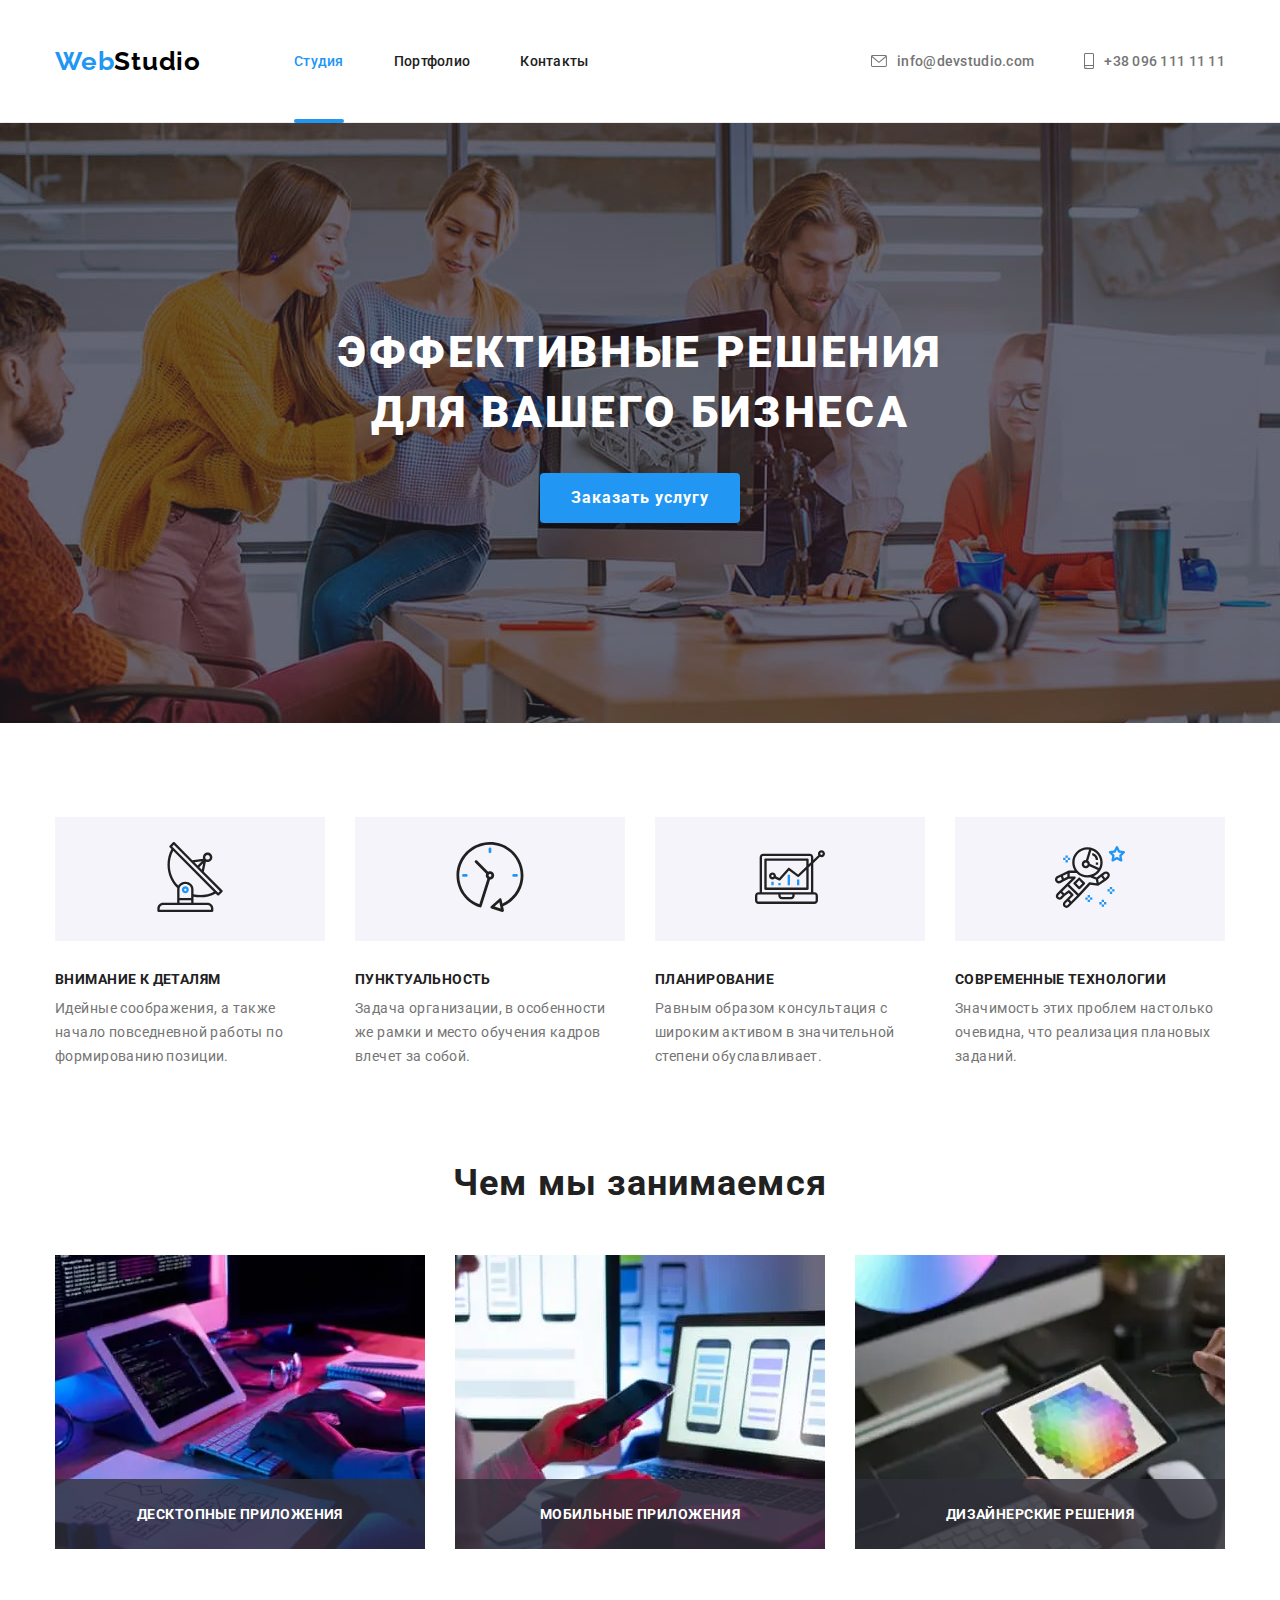
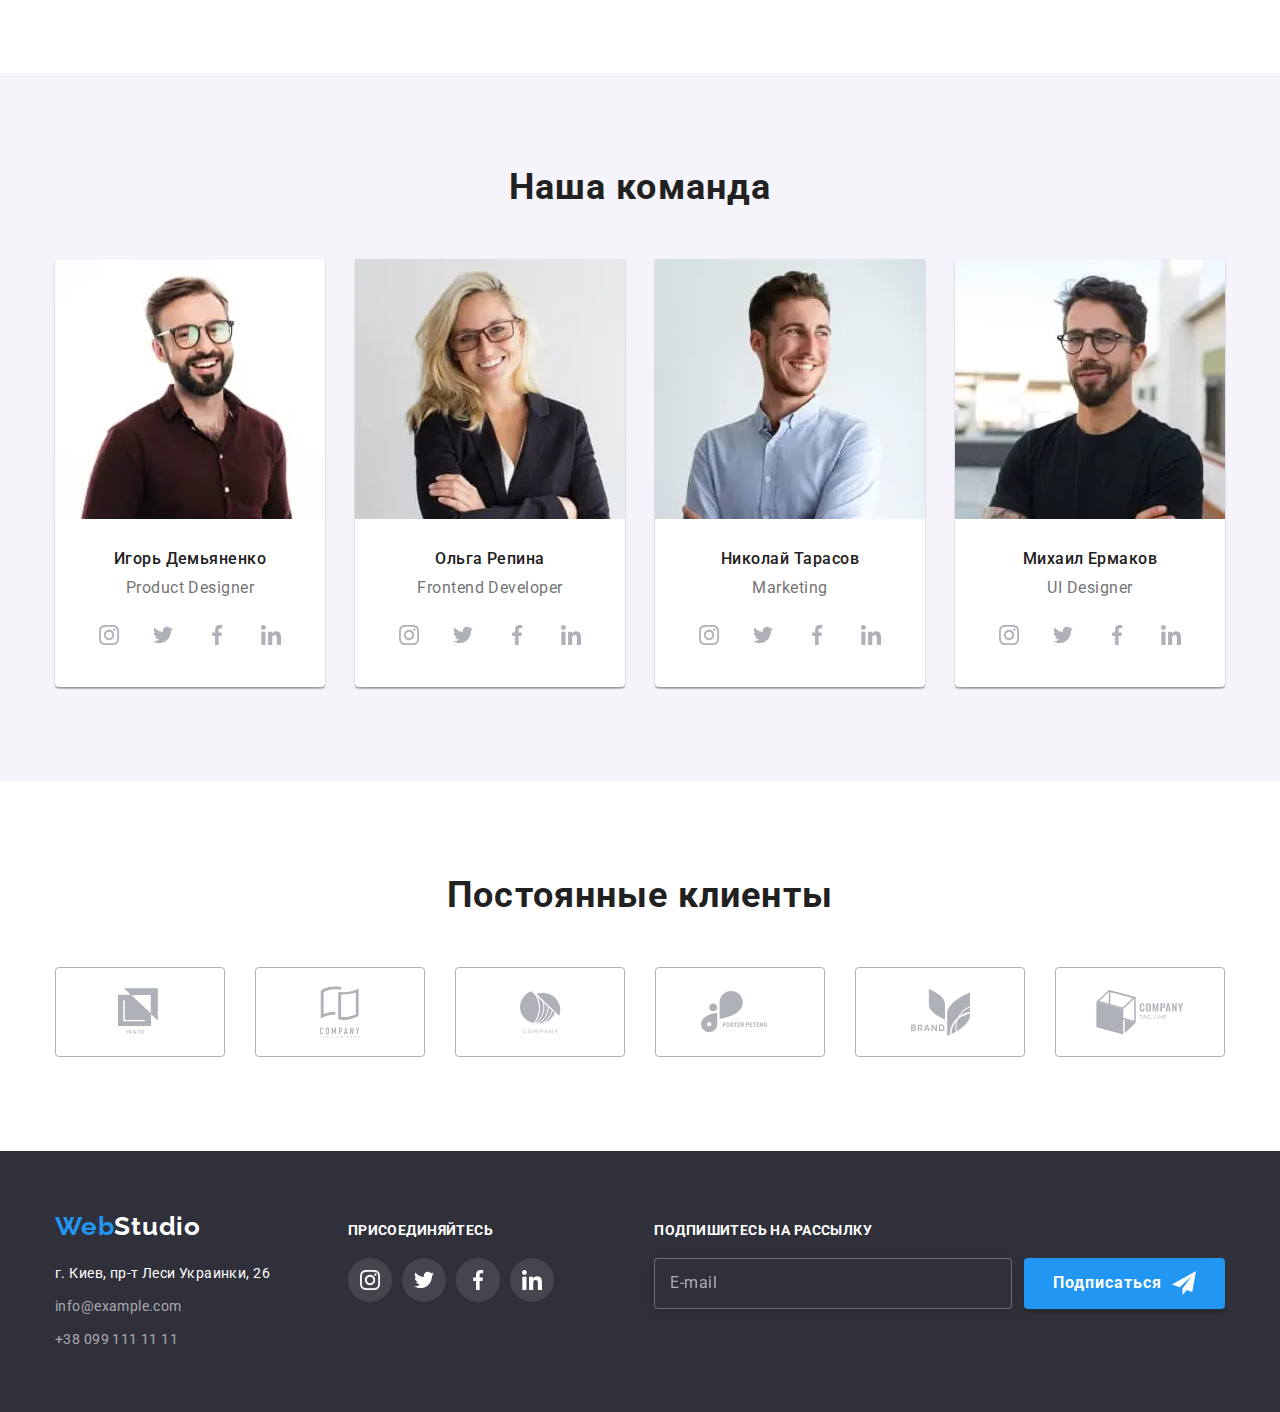
==== commit 5e43ccd6: "добавляет адаптивную верстку" ====
--- a/index.html
+++ b/index.html
@@ -159,35 +159,87 @@
           <ul class="services-list list">
             <li>
               <div class="services-list__thumb">
-                <img
-                  src="./images/about/about-img-1.jpg"
-                  alt="рабочий процесс"
-                  width="370"
-                  height="294"
-                />
+                <picture>
+                  <source
+                    srcset="
+                      ./images/about/one.webp    1x,
+                      ./images/about/one@2x.webp 2x
+                    "
+                    media="(min-width:1200px) "
+                    type=" image/webp"
+                  />
+                  <source
+                    srcset="
+                      ./images/about/one.jpg    1x,
+                      ./images/about/one@2x.jpg 2x
+                    "
+                    media="(min-width:1200px)"
+                  />
+
+                  <img
+                    class="team-list__img"
+                    src="./images/about/one.jpg"
+                    alt="рабочий процесс"
+                  />
+                </picture>
+
                 <h3 class="services-list__title">Десктопные приложения</h3>
               </div>
             </li>
 
             <li>
               <div class="services-list__thumb">
-                <img
-                  src="./images/about/about-img-2.jpg"
-                  alt="рабочий процесс"
-                  width="370"
-                  height="294"
-                />
+                <picture>
+                  <source
+                    srcset="
+                      ./images/about/two.webp    1x,
+                      ./images/about/two@2x.webp 2x
+                    "
+                    media="(min-width:1200px) "
+                    type=" image/webp"
+                  />
+                  <source
+                    srcset="
+                      ./images/about/two.jpg    1x,
+                      ./images/about/two@2x.jpg 2x
+                    "
+                    media="(min-width:1200px)"
+                  />
+
+                  <img
+                    class="team-list__img"
+                    src="./images/about/two.jpg"
+                    alt="рабочий процесс"
+                  />
+                </picture>
                 <h3 class="services-list__title">Мобильные приложения</h3>
               </div>
             </li>
             <li>
               <div class="services-list__thumb">
-                <img
-                  src="./images/about/about-img-3.jpg"
-                  alt="рабочий процесс"
-                  width="370"
-                  height="294"
-                />
+                <picture>
+                  <source
+                    srcset="
+                      ./images/about/three.webp    1x,
+                      ./images/about/three@2x.webp 2x
+                    "
+                    media="(min-width:1200px) "
+                    type=" image/webp"
+                  />
+                  <source
+                    srcset="
+                      ./images/about/three.jpg    1x,
+                      ./images/about/three@2x.jpg 2x
+                    "
+                    media="(min-width:1200px)"
+                  />
+
+                  <img
+                    class="team-list__img"
+                    src="./images/about/three.jpg"
+                    alt="рабочий процесс"
+                  />
+                </picture>
                 <h3 class="services-list__title">Дизайнерские решения</h3>
               </div>
             </li>
@@ -734,6 +786,7 @@
       </div>
     </footer>
     <div class="backdrop is-hidden" data-modal>
+      <!-- <div class="modal-container"> -->
       <div class="modal">
         <button
           type="button"
@@ -802,9 +855,9 @@
           />
 
           <label for="policy" class="modal__policy-label">
-            <span> Соглашаюсь с рассылкой и принимаю </span>
-
-            <a href="#" class="modal__policy-link"> Условия договора</a></label
+            Соглашаюсь с рассылкой и принимаю &nbsp;
+
+            <a href="#" class="modal__policy-link">Условия договора </a></label
           >
 
           <span class="modal__btn-wrapper">
@@ -812,6 +865,7 @@
           </span>
         </form>
       </div>
+      <!-- </div> -->
     </div>
     <script src="./js/modal.js"></script>
     <script>
--- a/css/main.min.css
+++ b/css/main.min.css
@@ -1,2 +1,2 @@
-:root{--primary-text-color: #757575;--primary-title-color: #212121;--white-text-color: #ffffff;--accent-color: #2196f3;--black-logo-color: #000000;--white-logo-color: #ffffff;--primary-bg-color: #2f303a;--white-bg-color: #ffffff;--accent-bg-color: #f5f4fa;--accent-bg-button: #f5f4fa;--footer-text-accent: rgba(255, 255, 255, 0.6);--primary-icon-fill: #afb1b8;--timing-function: cubic-bezier(0.4, 0, 0.2, 1);--timing-duration: 250ms}.visually-hidden{position:absolute;width:1px;height:1px;margin:-1px;border:0;padding:0;white-space:nowrap;clip-path:inset(100%);clip:rect(0 0 0 0);overflow:hidden}body{font-family:Roboto, sans-serif;font-style:normal;background-color:var(--white-bg-color);color:var(--primary-text-color)}img{display:block;max-width:100%;height:auto}h1,h2,h3,h4,h5,h6{margin:0}ul,ol{margin:0;padding:0}p{margin:0}.list{list-style-type:none}.link{text-decoration:none;font-style:normal}.container{padding:0 15px;margin:0 auto;width:100%}@media screen and (min-width: 480px){.container{max-width:480px}}@media screen and (min-width: 768px){.container{max-width:768px}}@media screen and (min-width: 1200px){.container{max-width:1200px}}.logo{font-family:Raleway, sans-serif;font-weight:700;font-size:24px;line-height:1.166;letter-spacing:0.03em;color:var(--black-logo-color)}@media screen and (min-width: 768px){.logo{margin-right:88px}}@media screen and (min-width: 1200px){.logo{padding-top:24px;padding-bottom:24px;margin-right:93px;font-size:26px;line-height:1.192}}.logo__accent{color:var(--accent-color)}.footer .logo{display:inline-block;padding:0;margin:0 0 20px 0;color:var(--white-logo-color)}.section-title{margin-bottom:30px;font-weight:700;font-size:28px;line-height:1.178;text-align:center;letter-spacing:0.03em;color:var(--primary-title-color)}@media screen and (min-width: 1200px){.section-title{margin-bottom:50px;font-size:36px;line-height:1.166}}.common-btn{min-width:200px;padding:10px 29px 10px 29px;border-radius:4px;border:none;box-shadow:0px 4px 4px rgba(0,0,0,0.15);font-family:Roboto, sans-serif;font-weight:700;font-size:16px;line-height:1.875;letter-spacing:0.06em;color:var(--white-text-color);background-color:var(--accent-color);cursor:pointer}.footer .common-btn{display:flex;align-items:center;margin:0 auto}.social-list{display:flex;align-items:center;justify-content:center}@media screen and (max-width: 480px){.social-list{margin-bottom:60px}}.social-list__item:not(:last-child){margin-right:10px}.social-list__link{display:flex;align-items:center;justify-content:center;height:44px;width:44px;border-radius:50%;transition:background-color var(--timing-duration) var(--timing-function)}.social-list__link:hover,.social-list__link:focus{background-color:var(--accent-color)}.social-list__link--dark-bg{background-color:rgba(255,255,255,0.1);transition:background-color var(--timing-duration) var(--timing-function)}.social-list__link--dark-bg:hover,.social-list__link--dark-bg:focus{background-color:var(--accent-color)}.is-hidden{opacity:0;pointer-events:none;visibility:hidden}body.modal-open{overflow:hidden}.backdrop{overflow-y:scroll;position:fixed;top:0;left:0;z-index:100;width:100%;height:100%;background-color:rgba(0,0,0,0.6);transition:opacity var(--timing-duration) var(--timing-function),visibility var(--timing-duration) var(--timing-function)}.backdrop.is-hidden{transition:opacity var(--timing-duration) var(--timing-function) 500ms;visibility:var(--timing-duration) var(--timing-function) 500ms}.modal{position:absolute;top:50%;left:50%;transform:translate(-50%, -50%) scale(1);transition:transform var(--timing-duration) var(--timing-function) 500ms;min-height:609px;min-width:450px;border-radius:4px;padding:40px;background-color:#fff;box-shadow:0px 1px 3px rgba(0,0,0,0.12),0px 1px 1px rgba(0,0,0,0.14),0px 2px 1px rgba(0,0,0,0.2)}@media screen and (min-width: 1200px){.modal{min-height:581px;min-width:528px}}.backdrop.is-hidden .modal{transform:translate(-50%, -50%) scale(0);transition:transform var(--timing-duration) var(--timing-function) 0ms}.modal-btn-close{position:absolute;right:8px;top:8px;width:30px;height:30px;border:1px solid rgba(0,0,0,0.1);border-radius:50%;padding:6px;background-color:var(--white-bg-color);cursor:pointer}.modal-btn-close__icon{transition:fill var(--timing-duration) var(--timing-function)}.modal-btn-close:hover .modal-btn-close__icon,.modal-btn-close:focus .modal-btn-close__icon{fill:var(--accent-color)}.modal__call-to-action{display:inline-block;margin-bottom:12px;font-weight:700;font-size:20px;line-height:1.15;letter-spacing:0.03em;color:var(--primary-title-color)}.modal__form{display:flex;flex-direction:column}.modal__label{margin-bottom:4px;font-weight:400;font-size:12px;line-height:1.16;letter-spacing:0.01em;cursor:pointer}.modal__form-field-wrapper{position:relative}.modal__icon{position:absolute;top:0;left:12px;transform:translateY(50%);transition:fill var(--timing-duration) var(--timing-function)}.modal__form-field:focus+.modal__icon,.modal__form-field:hover+.modal__icon{fill:var(--accent-color)}.modal__form-field{margin-bottom:10px;width:100%;border:1px solid rgba(33,33,33,0.2);padding:10px 0px 10px 42px;border-radius:4px;color:var(--primary-text-color);transition:border-color var(--timing-duration) var(--timing-function);cursor:pointer}.modal__form-field:focus{outline:none;border-color:var(--accent-color)}.modal__form-field--textarea{margin-bottom:20px;height:120px;padding:12px 16px 12px 16px;resize:none;cursor:pointer}.modal__form-field--textarea::placeholder{font-size:12px;line-height:1.16;letter-spacing:0.01em;color:rgba(117,117,117,0.5)}.modal__policy-label{display:flex;align-items:center;justify-content:center;margin-bottom:30px;text-align:center;font-weight:400;font-size:14px;line-height:1.714;letter-spacing:0.01em;cursor:pointer}.modal__policy-label::before{content:'';width:16px;height:15px;border:2px solid var(--primary-title-color);border-radius:4px;margin-right:9px;display:inline-block;transition:background-color var(--timing-duration) var(--timing-function),border-color var(--timing-duration) var(--timing-function)}.modal__checkbox:checked+.modal__policy-label::before{background-image:url(../images/icon_check.svg);background-color:var(--accent-color);background-size:contain;border-color:var(--accent-color);background-origin:border-box}.modal__policy-link{font-weight:400;font-size:14px;line-height:1.714;letter-spacing:0.03em;color:var(--accent-color)}.modal__btn-wrapper{text-align:center}.header{border-bottom:1px solid #ececec}@media screen and (max-width: 767px){.header{position:relative;padding:15px 0}}@media screen and (min-width: 768px){.header{padding:21px 0}}.header__wrapper{display:flex;align-items:center;justify-content:space-between}@media screen and (max-width: 767px){.header-nav{margin-bottom:60px}}@media screen and (min-width: 768px){.header-nav{display:flex;align-items:center}}.header-nav-list{text-align:center}@media screen and (max-width: 767px){.header-nav-list__item:not(:last-child){margin-bottom:40px}}@media screen and (min-width: 768px){.header-nav-list{display:flex;align-items:center}.header-nav-list__item:not(:last-child){margin-right:50px}}.header-nav-list__link{position:relative;display:inline-block;font-weight:500;font-size:18px;line-height:1.166;letter-spacing:0.02em;color:var(--primary-title-color);transition:color var(--timing-duration) var(--timing-function)}.header-nav-list__link:hover,.header-nav-list__link:focus{color:var(--accent-color)}@media screen and (min-width: 768px){.header-nav-list__link{padding-top:32px;padding-bottom:32px;font-size:14px;line-height:1.142}}.header-nav-list__link--current{color:var(--accent-color)}.header-nav-list__link--current::after{position:absolute;left:0;bottom:-10px;content:'';background-color:var(--accent-color);width:100%;height:4px;border-radius:2px}@media screen and (min-width: 768px){.header-nav-list__link--current::after{bottom:-22px}}@media screen and (min-width: 768px){.header-address{display:flex;flex-direction:column}}@media screen and (min-width: 1200px){.header-address{flex-direction:row;display:flex;align-items:center;justify-content:center}}.header-address__link{font-weight:500;font-size:14px;line-height:1.142;letter-spacing:0.02em;color:var(--primary-text-color);transition:color var(--timing-duration) var(--timing-function)}@media screen and (max-width: 767px){.header-address__link{display:inline-block;width:100%;text-align:center;font-size:18px;line-height:1.166}.header-address__link:not(:last-child){margin-bottom:16px}}@media screen and (min-width: 768px){.header-address__link{display:flex;align-items:center}}@media screen and (min-width: 768px) and (max-width: 1199px){.header-address__link{font-size:12px;line-height:1.166}.header-address__link:not(:last-child){margin-bottom:12px}}@media screen and (min-width: 1200px){.header-address__link{padding-top:32px;padding-bottom:32px;display:flex;align-items:center;justify-content:center}.header-address__link:not(:last-child){margin-right:50px}}.header-address__link:hover,.header-address__link:focus{color:var(--accent-color)}.header-address__icon{margin-right:10px;fill:var(--primary-text-color);transition:fill var(--timing-duration) var(--timing-function);cursor:pointer}@media screen and (max-width: 768px){.header-address__icon{margin-right:8px}}.header-address__link:hover .header-address__icon,.header-address__link:focus .header-address__icon{fill:var(--accent-color)}.mobile-btn{display:inline-flex;margin:0;padding:0;border:none;background-color:transparent}@media screen and (min-width: 768px){.mobile-btn{display:none}}.btn-icons{fill:var(--primary-title-color)}.btn-icons:hover{fill:var(--accent-color);transition:fill var(--timing-duration) var(--timing-function)}.mobile-btn__cross{display:none}.mobile-btn.is-open .mobile-btn__cross{display:block}.mobile-btn.is-open .mobile-btn__burger{display:none}@media screen and (max-width: 767px){.mobile-menu{padding-top:60px;padding-bottom:60px;min-height:453px;z-index:1;display:none;position:absolute;top:100%;left:0;width:100%;background-color:white}.mobile-menu.is-open{display:block}}@media screen and (min-width: 768px){.mobile-menu{display:flex;align-items:center;justify-content:space-between;flex-grow:1}}.hero{min-height:400px;margin:0 auto;padding-bottom:118px;padding-top:118px;background-color:var(--primary-bg-color);background-image:linear-gradient(rgba(47,48,58,0.4), rgba(47,48,58,0.4)),url("../images/hero/mob-hero.jpg");background-repeat:no-repeat;background-size:cover;background-position:center;text-align:center}@media screen and (min-device-pixel-ratio: 2) and (min-width: 320px), screen and (min-resolution: 192dpi) and (min-width: 320px), screen and (min-resolution: 2dppx) and (min-width: 320px){.hero{background-image:linear-gradient(rgba(47,48,58,0.4), rgba(47,48,58,0.4)),url("../images/hero/mob-hero@2x.jpg")}}@media screen and (min-width: 768px){.hero{background-image:linear-gradient(rgba(47,48,58,0.4), rgba(47,48,58,0.4)),url("../images/hero/tablet-hero.jpg")}}@media screen and (min-width: 768px) and (min-device-pixel-ratio: 2) and (min-width: 768px), screen and (min-width: 768px) and (min-resolution: 192dpi) and (min-width: 320px), screen and (min-width: 768px) and (min-resolution: 2dppx) and (min-width: 320px){.hero{background-image:linear-gradient(rgba(47,48,58,0.4), rgba(47,48,58,0.4)),url("../images/hero/tablet-hero@2x.jpg")}}@media screen and (min-width: 1200px){.hero{min-height:600px;padding-bottom:200px;padding-top:200px;background-image:linear-gradient(rgba(47,48,58,0.4), rgba(47,48,58,0.4)),url("../images/hero/hero.jpg")}}@media screen and (min-width: 1200px) and (min-device-pixel-ratio: 2) and (min-width: 768px), screen and (min-width: 1200px) and (min-resolution: 192dpi) and (min-width: 320px), screen and (min-width: 1200px) and (min-resolution: 2dppx) and (min-width: 320px){.hero{background-image:linear-gradient(rgba(47,48,58,0.4), rgba(47,48,58,0.4)),url("../images/hero/hero@2x.jpg")}}.hero__title{max-width:360px;margin-bottom:30px;margin-left:auto;margin-right:auto;font-weight:900;font-size:26px;line-height:1.615;text-align:center;letter-spacing:0.06em;text-transform:uppercase;color:var(--white-text-color)}@media screen and (min-width: 1200px){.hero__title{max-width:696px;font-size:44px;line-height:1.363}}.benefits{padding-bottom:60px;padding-top:60px}@media screen and (max-width: 767px){.benefits-list__item:not(:last-child){margin-bottom:30px}}@media screen and (min-width: 768px) and (max-width: 1199px){.benefits-list{display:flex;flex-wrap:wrap;margin:-15px}.benefits-list__item{margin:15px;width:calc((100% - 4 * 15px) / 2)}}@media screen and (min-width: 1200px){.benefits{padding-bottom:94px;padding-top:94px}.benefits-list{display:flex;justify-content:space-between}.benefits-list__item:not(:last-child){margin-right:30px}}.benefits-list__title{margin-bottom:10px;font-weight:700;font-size:14px;line-height:1.142;letter-spacing:0.03em;text-transform:uppercase;color:var(--primary-title-color)}@media screen and (max-width: 1199px){.benefits-list__title{text-align:center}}.benefits-list__text{min-width:270px;font-size:14px;font-weight:400;line-height:1.714;letter-spacing:0.03em}.benefits-list__icon{text-align:center;padding:25px 100px 25px 100px;margin-bottom:30px;background-color:var(--accent-bg-color)}.services{padding-bottom:94px}@media screen and (max-width: 1199px){.services{display:none}}.services-list{display:flex;justify-content:space-between}.services-list__thumb{position:relative}.services-list__title{position:absolute;bottom:0;left:0;width:100%;padding:27px 0;text-align:center;background:rgba(47,48,58,0.8);font-weight:700;font-size:14px;line-height:1.142;letter-spacing:0.03em;text-transform:uppercase;color:var(--white-text-color)}.team{padding-bottom:60px;padding-top:60px;background-color:var(--accent-bg-color)}@media screen and (min-width: 1200px){.team{padding-bottom:94px;padding-top:94px}}@media screen and (min-width: 768px) and (max-width: 1199px){.team-list{display:flex;flex-wrap:wrap;margin:-15px}.team-list__item{margin:15px;width:calc((100% - 4 * 15px) / 2)}}@media screen and (min-width: 1200px){.team-list{display:flex;justify-content:space-between}}.team-list__item{box-shadow:0px 1px 3px rgba(0,0,0,0.12),0px 1px 1px rgba(0,0,0,0.14),0px 2px 1px rgba(0,0,0,0.2);border-radius:0px 0px 4px 4px;background-color:var(--white-bg-color);padding-bottom:30px}@media screen and (max-width: 480px){.team-list__item{margin-bottom:30px}}.team-list__img{margin-bottom:30px}.team-list__title{margin-bottom:10px;text-align:center;font-weight:500;font-size:16px;line-height:1.187;letter-spacing:0.03em;color:var(--primary-title-color)}.team-list__text{margin-bottom:16px;text-align:center;font-weight:400;font-size:16px;line-height:1.187;letter-spacing:0.03em}.social-list__icon-team{fill:var(--primary-icon-fill);transition:fill var(--timing-duration) var(--timing-function)}.social-list__link:hover .social-list__icon-team,.social-list__link:focus .social-list__icon-team{fill:var(--white-text-color)}.clients{padding-top:60px;padding-bottom:60px}@media screen and (min-width: 1200px){.clients{padding-top:94px;padding-bottom:94px}}@media screen and (min-width: 320px) and (max-width: 768px){.clients-list{display:flex;flex-wrap:wrap;margin:-15px}.clients-list__item{margin:15px;width:calc((100% - 4 * 15px) / 2)}}@media screen and (min-width: 320px) and (max-width: 768px) and (min-width: 768px) and (max-width: 1199px){.clients-list__item{width:calc((100% - 6 * 15px) / 3)}}@media screen and (min-width: 1200px){.clients-list{display:flex;align-items:center;justify-content:space-between}}@media screen and (min-width: 1200px){.clients-list__item{display:flex;align-items:center;justify-content:center}}.clients-list__link{display:flex;width:210px;height:90px;border:1px solid #afb1b8;border-radius:4px;transition:border-color var(--timing-duration) var(--timing-function)}@media screen and (min-width: 320px) and (max-width: 479px){.clients-list__link{width:130px}}@media screen and (min-width: 768px){.clients-list__link{width:226px}}@media screen and (min-width: 1200px){.clients-list__link{width:170px}}.clients-list__link:hover,.clients-list__link:focus{border-color:var(--accent-color)}.clients-list__icon{fill:var(--primary-icon-fill);transition:fill var(--timing-duration) var(--timing-function);margin:auto}.clients-list__link:hover .clients-list__icon,.clients-list__link:focus .clients-list__icon{fill:var(--accent-color)}.footer{padding-top:60px;padding-bottom:60px;background-color:var(--primary-bg-color)}@media screen and (min-width: 320px) and (max-width: 1199px){.footer{text-align:center}}@media screen and (min-width: 768px){.footer__wrapper{display:flex;flex-wrap:wrap;justify-content:center;align-items:baseline}}@media screen and (min-width: 1200px){.footer__wrapper{justify-content:space-between}}@media screen and (min-width: 768px){.footer__address-wrapper{margin-right:165px}}@media screen and (min-width: 1200px){.footer__address-wrapper{margin-right:70px}}@media screen and (min-width: 1200px){.footer__social-wrapper{margin-right:93px}}.footer__call-to-action{color:var(--white-text-color);font-weight:700;font-size:14px;line-height:1.142;letter-spacing:0.03em;text-transform:uppercase;display:inline-block;margin-bottom:20px}@media screen and (max-width: 768px){.contact-list{margin-bottom:60px}}.contact-list__text{margin-bottom:9px;font-weight:400;font-size:14px;line-height:1.714;letter-spacing:0.03em;font-style:normal;color:var(--white-text-color)}.contact-list__link{display:block;font-weight:400;font-size:14px;line-height:1.714;letter-spacing:0.03em;color:var(--footer-text-accent)}.contact-list__link:not(:last-child){margin-bottom:9px}.social-list__icon-footer{fill:var(--white-text-color)}@media screen and (min-width: 1200px){.subscription-form{display:flex}}.subscription-form__text-wrapper{margin-right:10px}.subscription-form__field{width:100%;margin-right:12px;padding:15px 0px 15px 15px;border:1px solid rgba(255,255,255,0.3);background-color:var(--primary-bg-color);filter:drop-shadow(0px 4px 4px rgba(0,0,0,0.15));border-radius:4px;color:rgba(255,255,255,0.6)}.subscription-form__field::placeholder{font-family:Roboto, sans-serif;font-weight:400;font-size:16px;line-height:1.25;letter-spacing:0.03em;color:rgba(255,255,255,0.6)}@media screen and (min-width: 768px){.subscription-form__field{width:450px}}@media screen and (min-width: 1200px){.subscription-form__field{width:358px}}@media screen and (max-width: 768px){.subscription-form__field{margin-bottom:20px}}
+:root{--primary-text-color: #757575;--primary-title-color: #212121;--white-text-color: #ffffff;--accent-color: #2196f3;--black-logo-color: #000000;--white-logo-color: #ffffff;--primary-bg-color: #2f303a;--white-bg-color: #ffffff;--accent-bg-color: #f5f4fa;--accent-bg-button: #f5f4fa;--footer-text-accent: rgba(255, 255, 255, 0.6);--primary-icon-fill: #afb1b8;--timing-function: cubic-bezier(0.4, 0, 0.2, 1);--timing-duration: 250ms}.visually-hidden{position:absolute;width:1px;height:1px;margin:-1px;border:0;padding:0;white-space:nowrap;clip-path:inset(100%);clip:rect(0 0 0 0);overflow:hidden}body{font-family:Roboto, sans-serif;font-style:normal;background-color:var(--white-bg-color);color:var(--primary-text-color)}img{display:block;max-width:100%;height:auto}h1,h2,h3,h4,h5,h6{margin:0}ul,ol{margin:0;padding:0}p{margin:0}.list{list-style-type:none}.link{text-decoration:none;font-style:normal}.container{padding:0 15px;margin:0 auto;width:100%}@media screen and (min-width: 480px){.container{max-width:480px}}@media screen and (min-width: 768px){.container{max-width:768px}}@media screen and (min-width: 1200px){.container{max-width:1200px}}.logo{font-family:Raleway, sans-serif;font-weight:700;font-size:24px;line-height:1.166;letter-spacing:0.03em;color:var(--black-logo-color)}@media screen and (min-width: 768px){.logo{margin-right:88px}}@media screen and (min-width: 1200px){.logo{padding-top:24px;padding-bottom:24px;margin-right:93px;font-size:26px;line-height:1.192}}.logo__accent{color:var(--accent-color)}.footer .logo{display:inline-block;padding:0;margin:0 0 20px 0;color:var(--white-logo-color)}.section-title{margin-bottom:30px;font-weight:700;font-size:28px;line-height:1.178;text-align:center;letter-spacing:0.03em;color:var(--primary-title-color)}@media screen and (min-width: 1200px){.section-title{margin-bottom:50px;font-size:36px;line-height:1.166}}.common-btn{min-width:200px;padding:10px 29px 10px 29px;border-radius:4px;border:none;box-shadow:0px 4px 4px rgba(0,0,0,0.15);font-family:Roboto, sans-serif;font-weight:700;font-size:16px;line-height:1.875;letter-spacing:0.06em;color:var(--white-text-color);background-color:var(--accent-color);cursor:pointer}.footer .common-btn{display:flex;align-items:center;margin:0 auto}.social-list{display:flex;align-items:center;justify-content:center}@media screen and (max-width: 480px){.social-list{margin-bottom:60px}}.social-list__item:not(:last-child){margin-right:10px}.social-list__link{display:flex;align-items:center;justify-content:center;height:44px;width:44px;border-radius:50%;transition:background-color var(--timing-duration) var(--timing-function)}.social-list__link:hover,.social-list__link:focus{background-color:var(--accent-color)}.social-list__link--dark-bg{background-color:rgba(255,255,255,0.1);transition:background-color var(--timing-duration) var(--timing-function)}.social-list__link--dark-bg:hover,.social-list__link--dark-bg:focus{background-color:var(--accent-color)}.is-hidden{opacity:0;pointer-events:none;visibility:hidden}body.modal-open{overflow:hidden}.backdrop{padding:15px;position:fixed;top:0;left:0;z-index:2;width:100%;height:100%;background-color:rgba(0,0,0,0.6);transition:opacity var(--timing-duration) var(--timing-function),visibility var(--timing-duration) var(--timing-function)}.backdrop.is-hidden{transition:opacity var(--timing-duration) var(--timing-function) 500ms;visibility:var(--timing-duration) var(--timing-function) 500ms}.modal{overflow-y:scroll;position:absolute;top:50%;left:50%;transform:translate(-50%, -50%) scale(1);transition:transform var(--timing-duration) var(--timing-function) 500ms;width:100%;max-width:528px;border-radius:4px;padding:40px;background-color:#fff;box-shadow:0px 1px 3px rgba(0,0,0,0.12),0px 1px 1px rgba(0,0,0,0.14),0px 2px 1px rgba(0,0,0,0.2)}@media screen and (max-width: 1199px){.modal{max-height:90vh;max-width:450px}}.backdrop.is-hidden .modal{transform:translate(-50%, -50%) scale(0);transition:transform var(--timing-duration) var(--timing-function) 0ms}.modal-btn-close{position:absolute;right:8px;top:8px;width:30px;height:30px;border:1px solid rgba(0,0,0,0.1);border-radius:50%;padding:6px;background-color:var(--white-bg-color);cursor:pointer}.modal-btn-close__icon{transition:fill var(--timing-duration) var(--timing-function)}.modal-btn-close:hover .modal-btn-close__icon,.modal-btn-close:focus .modal-btn-close__icon{fill:var(--accent-color)}.modal__call-to-action{display:inline-block;margin-bottom:12px;font-weight:700;font-size:20px;line-height:1.15;letter-spacing:0.03em;color:var(--primary-title-color);text-align:center}.modal__form{display:flex;flex-direction:column}.modal__label{margin-bottom:4px;font-weight:400;font-size:12px;line-height:1.16;letter-spacing:0.01em;cursor:pointer}.modal__form-field-wrapper{position:relative}.modal__icon{position:absolute;top:0;left:12px;transform:translateY(50%);transition:fill var(--timing-duration) var(--timing-function)}.modal__form-field:focus+.modal__icon,.modal__form-field:hover+.modal__icon{fill:var(--accent-color)}.modal__form-field{margin-bottom:10px;width:100%;border:1px solid rgba(33,33,33,0.2);padding:10px 0px 10px 42px;border-radius:4px;color:var(--primary-text-color);transition:border-color var(--timing-duration) var(--timing-function);cursor:pointer}.modal__form-field:focus{outline:none;border-color:var(--accent-color)}.modal__form-field--textarea{margin-bottom:20px;height:120px;padding:12px 16px 12px 16px;resize:none;cursor:pointer}.modal__form-field--textarea::placeholder{font-size:12px;line-height:1.16;letter-spacing:0.01em;color:rgba(117,117,117,0.5)}.modal__policy-label{display:flex;align-items:center;justify-content:center;margin-bottom:30px;text-align:center;font-weight:400;font-size:12px;line-height:1.166;letter-spacing:0.01em;cursor:pointer}@media screen and (max-width: 480px){.modal__policy-label{flex-wrap:wrap}}@media screen and (min-width: 1200px){.modal__policy-label{font-size:14px;line-height:1.714}}.modal__policy-label::before{content:'';width:16px;height:15px;border:2px solid var(--primary-title-color);border-radius:4px;margin-right:9px;display:inline-block;transition:background-color var(--timing-duration) var(--timing-function),border-color var(--timing-duration) var(--timing-function)}@media screen and (max-width: 479px){.modal__policy-label::before{margin-bottom:10px}}.modal__checkbox:checked+.modal__policy-label::before{background-image:url(../images/icon_check.svg);background-color:var(--accent-color);background-size:contain;border-color:var(--accent-color);background-origin:border-box}.modal__policy-link{font-weight:400;font-size:12px;line-height:1.166;letter-spacing:0.03em;color:var(--accent-color)}@media screen and (min-width: 1200px){.modal__policy-link{font-size:14px;line-height:1.714}}.modal__btn-wrapper{text-align:center}.header{border-bottom:1px solid #ececec}@media screen and (max-width: 767px){.header{position:relative;padding:15px 0}}@media screen and (min-width: 768px){.header{padding:21px 0}}.header__wrapper{display:flex;align-items:center;justify-content:space-between}@media screen and (max-width: 767px){.header-nav{margin-bottom:60px}}@media screen and (min-width: 768px){.header-nav{display:flex;align-items:center}}.header-nav-list{text-align:center}@media screen and (max-width: 767px){.header-nav-list__item:not(:last-child){margin-bottom:40px}}@media screen and (min-width: 768px){.header-nav-list{display:flex;align-items:center}.header-nav-list__item:not(:last-child){margin-right:50px}}.header-nav-list__link{position:relative;display:inline-block;font-weight:500;font-size:18px;line-height:1.166;letter-spacing:0.02em;color:var(--primary-title-color);transition:color var(--timing-duration) var(--timing-function)}.header-nav-list__link:hover,.header-nav-list__link:focus{color:var(--accent-color)}@media screen and (min-width: 768px){.header-nav-list__link{padding-top:32px;padding-bottom:32px;font-size:14px;line-height:1.142}}.header-nav-list__link--current{color:var(--accent-color)}.header-nav-list__link--current::after{position:absolute;left:0;bottom:-10px;content:'';background-color:var(--accent-color);width:100%;height:4px;border-radius:2px}@media screen and (min-width: 768px){.header-nav-list__link--current::after{bottom:-22px}}@media screen and (min-width: 768px){.header-address{display:flex;flex-direction:column}}@media screen and (min-width: 1200px){.header-address{flex-direction:row;display:flex;align-items:center;justify-content:center}}.header-address__link{font-weight:500;font-size:14px;line-height:1.142;letter-spacing:0.02em;color:var(--primary-text-color);transition:color var(--timing-duration) var(--timing-function)}@media screen and (max-width: 767px){.header-address__link{display:inline-block;width:100%;text-align:center;font-size:18px;line-height:1.166}.header-address__link:not(:last-child){margin-bottom:16px}}@media screen and (min-width: 768px){.header-address__link{display:flex;align-items:center}}@media screen and (min-width: 768px) and (max-width: 1199px){.header-address__link{font-size:12px;line-height:1.166}.header-address__link:not(:last-child){margin-bottom:12px}}@media screen and (min-width: 1200px){.header-address__link{padding-top:32px;padding-bottom:32px;display:flex;align-items:center;justify-content:center}.header-address__link:not(:last-child){margin-right:50px}}.header-address__link:hover,.header-address__link:focus{color:var(--accent-color)}.header-address__icon{margin-right:10px;fill:var(--primary-text-color);transition:fill var(--timing-duration) var(--timing-function);cursor:pointer}@media screen and (max-width: 768px){.header-address__icon{margin-right:8px}}.header-address__link:hover .header-address__icon,.header-address__link:focus .header-address__icon{fill:var(--accent-color)}.mobile-btn{display:inline-flex;margin:0;padding:0;border:none;background-color:transparent}@media screen and (min-width: 768px){.mobile-btn{display:none}}.btn-icons{fill:var(--primary-title-color)}.btn-icons:hover{fill:var(--accent-color);transition:fill var(--timing-duration) var(--timing-function)}.mobile-btn__cross{display:none}.mobile-btn.is-open .mobile-btn__cross{display:block}.mobile-btn.is-open .mobile-btn__burger{display:none}@media screen and (max-width: 767px){.mobile-menu{padding-top:60px;padding-bottom:60px;min-height:453px;z-index:1;display:none;position:absolute;top:100%;left:0;width:100%;background-color:white}.mobile-menu.is-open{display:block}}@media screen and (min-width: 768px){.mobile-menu{display:flex;align-items:center;justify-content:space-between;flex-grow:1}}.hero{min-height:400px;margin:0 auto;padding-bottom:118px;padding-top:118px;background-color:var(--primary-bg-color);background-image:linear-gradient(rgba(47,48,58,0.4), rgba(47,48,58,0.4)),url("../images/hero/mob-hero.jpg");background-repeat:no-repeat;background-size:cover;background-position:center;text-align:center}@media screen and (min-device-pixel-ratio: 2) and (min-width: 320px), screen and (min-resolution: 192dpi) and (min-width: 320px), screen and (min-resolution: 2dppx) and (min-width: 320px){.hero{background-image:linear-gradient(rgba(47,48,58,0.4), rgba(47,48,58,0.4)),url("../images/hero/mob-hero@2x.jpg")}}@media screen and (min-width: 768px){.hero{background-image:linear-gradient(rgba(47,48,58,0.4), rgba(47,48,58,0.4)),url("../images/hero/tablet-hero.jpg")}}@media screen and (min-width: 768px) and (min-device-pixel-ratio: 2) and (min-width: 768px), screen and (min-width: 768px) and (min-resolution: 192dpi) and (min-width: 320px), screen and (min-width: 768px) and (min-resolution: 2dppx) and (min-width: 320px){.hero{background-image:linear-gradient(rgba(47,48,58,0.4), rgba(47,48,58,0.4)),url("../images/hero/tablet-hero@2x.jpg")}}@media screen and (min-width: 1200px){.hero{min-height:600px;padding-bottom:200px;padding-top:200px;background-image:linear-gradient(rgba(47,48,58,0.4), rgba(47,48,58,0.4)),url("../images/hero/hero.jpg")}}@media screen and (min-width: 1200px) and (min-device-pixel-ratio: 2) and (min-width: 768px), screen and (min-width: 1200px) and (min-resolution: 192dpi) and (min-width: 320px), screen and (min-width: 1200px) and (min-resolution: 2dppx) and (min-width: 320px){.hero{background-image:linear-gradient(rgba(47,48,58,0.4), rgba(47,48,58,0.4)),url("../images/hero/hero@2x.jpg")}}.hero__title{max-width:360px;margin-bottom:30px;margin-left:auto;margin-right:auto;font-weight:900;font-size:26px;line-height:1.615;text-align:center;letter-spacing:0.06em;text-transform:uppercase;color:var(--white-text-color)}@media screen and (min-width: 1200px){.hero__title{max-width:696px;font-size:44px;line-height:1.363}}.benefits{padding-bottom:60px;padding-top:60px}@media screen and (max-width: 767px){.benefits-list__item:not(:last-child){margin-bottom:30px}}@media screen and (min-width: 768px) and (max-width: 1199px){.benefits-list{display:flex;flex-wrap:wrap;margin:-15px}.benefits-list__item{margin:15px;width:calc((100% - 4 * 15px) / 2)}}@media screen and (min-width: 1200px){.benefits{padding-bottom:94px;padding-top:94px}.benefits-list{display:flex;justify-content:space-between}.benefits-list__item:not(:last-child){margin-right:30px}}.benefits-list__title{margin-bottom:10px;font-weight:700;font-size:14px;line-height:1.142;letter-spacing:0.03em;text-transform:uppercase;color:var(--primary-title-color)}@media screen and (max-width: 1199px){.benefits-list__title{text-align:center}}.benefits-list__text{min-width:270px;font-size:14px;font-weight:400;line-height:1.714;letter-spacing:0.03em}.benefits-list__icon{text-align:center;padding:25px 100px 25px 100px;margin-bottom:30px;background-color:var(--accent-bg-color)}.services{padding-bottom:94px}@media screen and (max-width: 1199px){.services{display:none}}.services-list{display:flex;justify-content:space-between}.services-list__thumb{position:relative}.services-list__title{position:absolute;bottom:0;left:0;width:100%;padding:27px 0;text-align:center;background:rgba(47,48,58,0.8);font-weight:700;font-size:14px;line-height:1.142;letter-spacing:0.03em;text-transform:uppercase;color:var(--white-text-color)}.team{padding-bottom:60px;padding-top:60px;background-color:var(--accent-bg-color)}@media screen and (min-width: 1200px){.team{padding-bottom:94px;padding-top:94px}}@media screen and (min-width: 768px) and (max-width: 1199px){.team-list{display:flex;flex-wrap:wrap;margin:-15px}.team-list__item{margin:15px;width:calc((100% - 4 * 15px) / 2)}}@media screen and (min-width: 1200px){.team-list{display:flex;justify-content:space-between}}.team-list__item{box-shadow:0px 1px 3px rgba(0,0,0,0.12),0px 1px 1px rgba(0,0,0,0.14),0px 2px 1px rgba(0,0,0,0.2);border-radius:0px 0px 4px 4px;background-color:var(--white-bg-color);padding-bottom:30px}@media screen and (max-width: 480px){.team-list__item{margin-bottom:30px}}.team-list__img{margin-bottom:30px}.team-list__title{margin-bottom:10px;text-align:center;font-weight:500;font-size:16px;line-height:1.187;letter-spacing:0.03em;color:var(--primary-title-color)}.team-list__text{margin-bottom:16px;text-align:center;font-weight:400;font-size:16px;line-height:1.187;letter-spacing:0.03em}.social-list__icon-team{fill:var(--primary-icon-fill);transition:fill var(--timing-duration) var(--timing-function)}.social-list__link:hover .social-list__icon-team,.social-list__link:focus .social-list__icon-team{fill:var(--white-text-color)}.clients{padding-top:60px;padding-bottom:60px}@media screen and (min-width: 1200px){.clients{padding-top:94px;padding-bottom:94px}}@media screen and (min-width: 320px) and (max-width: 768px){.clients-list{display:flex;flex-wrap:wrap;margin:-15px}.clients-list__item{margin:15px;width:calc((100% - 4 * 15px) / 2)}}@media screen and (min-width: 320px) and (max-width: 768px) and (min-width: 768px) and (max-width: 1199px){.clients-list__item{width:calc((100% - 6 * 15px) / 3)}}@media screen and (min-width: 1200px){.clients-list{display:flex;align-items:center;justify-content:space-between}}@media screen and (min-width: 1200px){.clients-list__item{display:flex;align-items:center;justify-content:center}}.clients-list__link{display:flex;width:210px;height:90px;border:1px solid #afb1b8;border-radius:4px;transition:border-color var(--timing-duration) var(--timing-function)}@media screen and (min-width: 320px) and (max-width: 479px){.clients-list__link{width:130px}}@media screen and (min-width: 768px){.clients-list__link{width:226px}}@media screen and (min-width: 1200px){.clients-list__link{width:170px}}.clients-list__link:hover,.clients-list__link:focus{border-color:var(--accent-color)}.clients-list__icon{fill:var(--primary-icon-fill);transition:fill var(--timing-duration) var(--timing-function);margin:auto}.clients-list__link:hover .clients-list__icon,.clients-list__link:focus .clients-list__icon{fill:var(--accent-color)}.footer{padding-top:60px;padding-bottom:60px;background-color:var(--primary-bg-color)}@media screen and (min-width: 320px) and (max-width: 1199px){.footer{text-align:center}}@media screen and (min-width: 768px){.footer__wrapper{display:flex;flex-wrap:wrap;justify-content:center;align-items:baseline}}@media screen and (min-width: 1200px){.footer__wrapper{justify-content:space-between}}@media screen and (min-width: 768px){.footer__address-wrapper{margin-right:165px}}@media screen and (min-width: 1200px){.footer__address-wrapper{margin-right:70px}}@media screen and (min-width: 1200px){.footer__social-wrapper{margin-right:93px}}.footer__call-to-action{color:var(--white-text-color);font-weight:700;font-size:14px;line-height:1.142;letter-spacing:0.03em;text-transform:uppercase;display:inline-block;margin-bottom:20px}@media screen and (max-width: 768px){.contact-list{margin-bottom:60px}}.contact-list__text{margin-bottom:9px;font-weight:400;font-size:14px;line-height:1.714;letter-spacing:0.03em;font-style:normal;color:var(--white-text-color)}.contact-list__link{display:block;font-weight:400;font-size:14px;line-height:1.714;letter-spacing:0.03em;color:var(--footer-text-accent)}.contact-list__link:not(:last-child){margin-bottom:9px}.social-list__icon-footer{fill:var(--white-text-color)}@media screen and (min-width: 1200px){.subscription-form{display:flex}}.subscription-form__text-wrapper{margin-right:10px}.subscription-form__field{width:100%;margin-right:12px;padding:15px 0px 15px 15px;border:1px solid rgba(255,255,255,0.3);background-color:var(--primary-bg-color);filter:drop-shadow(0px 4px 4px rgba(0,0,0,0.15));border-radius:4px;color:rgba(255,255,255,0.6)}.subscription-form__field::placeholder{font-family:Roboto, sans-serif;font-weight:400;font-size:16px;line-height:1.25;letter-spacing:0.03em;color:rgba(255,255,255,0.6)}@media screen and (min-width: 768px){.subscription-form__field{width:450px}}@media screen and (min-width: 1200px){.subscription-form__field{width:358px}}@media screen and (max-width: 768px){.subscription-form__field{margin-bottom:20px}}
 /*# sourceMappingURL=main.min.css.map */